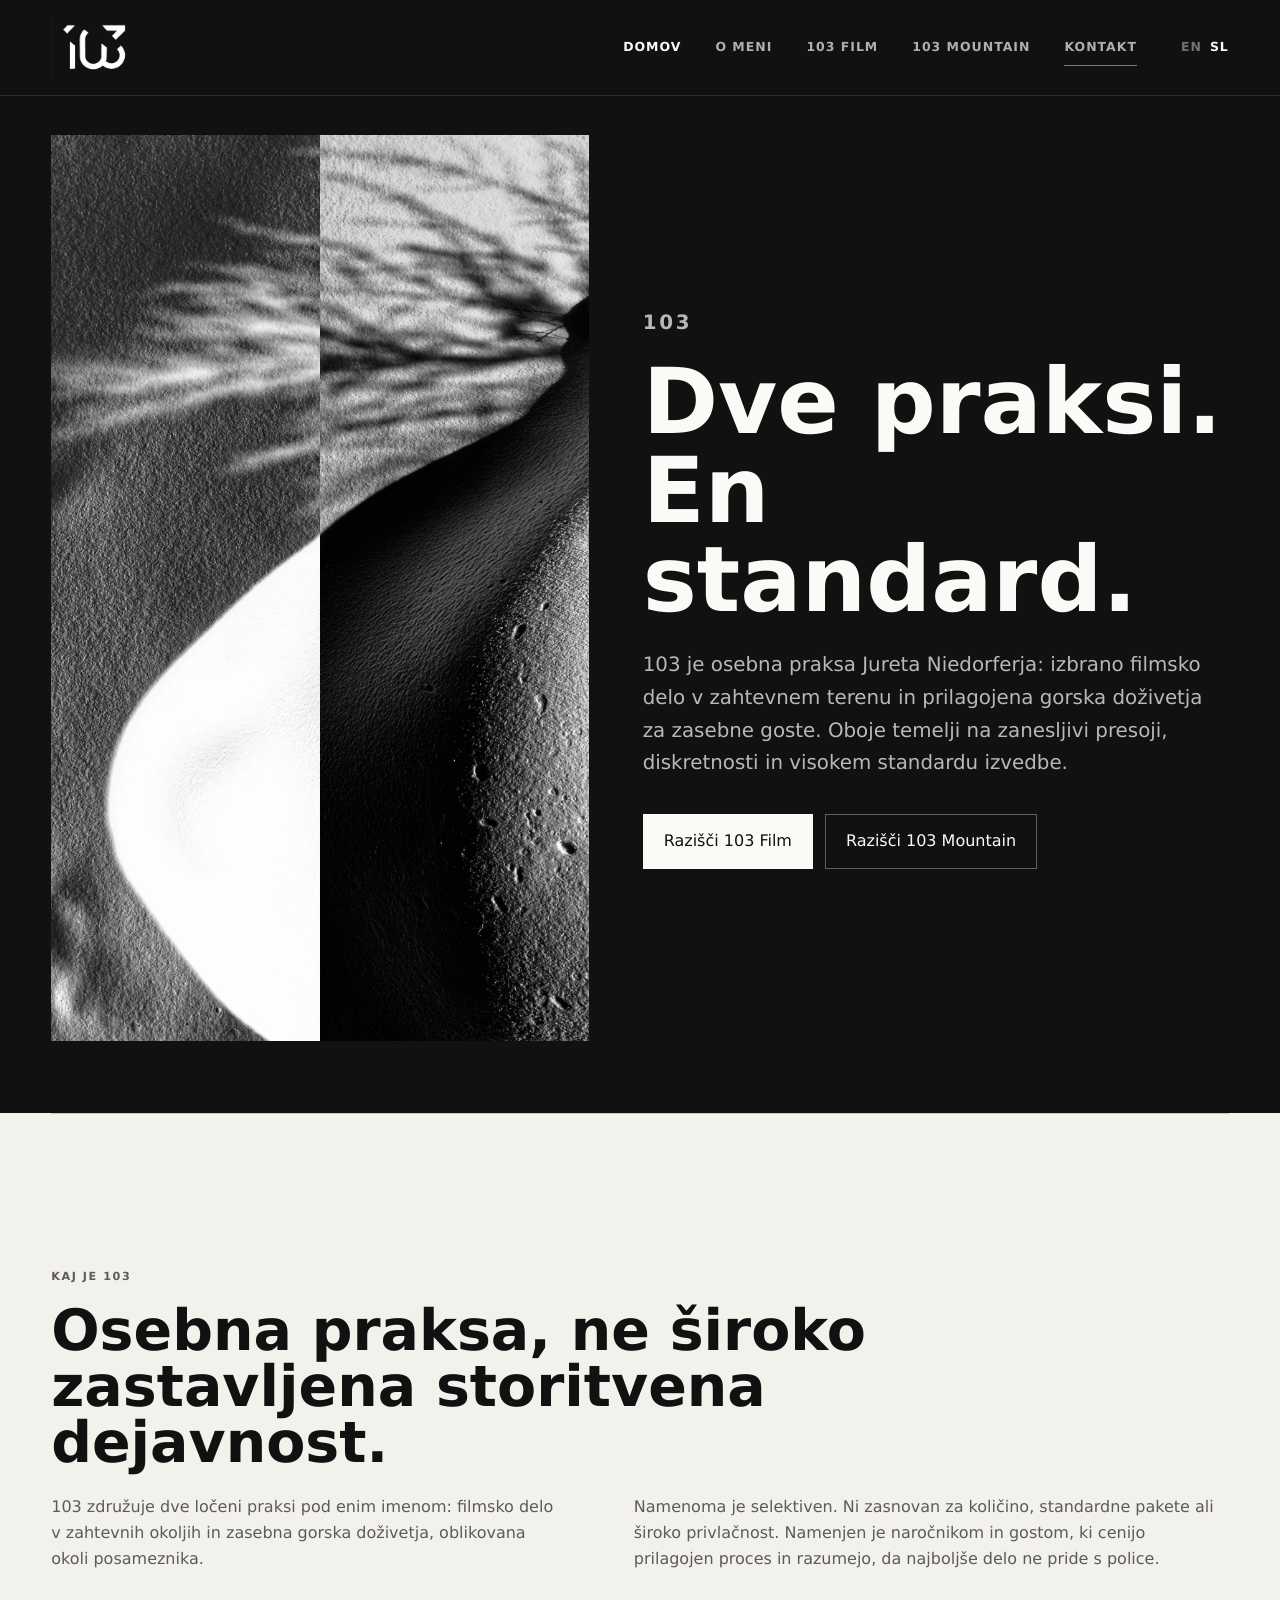
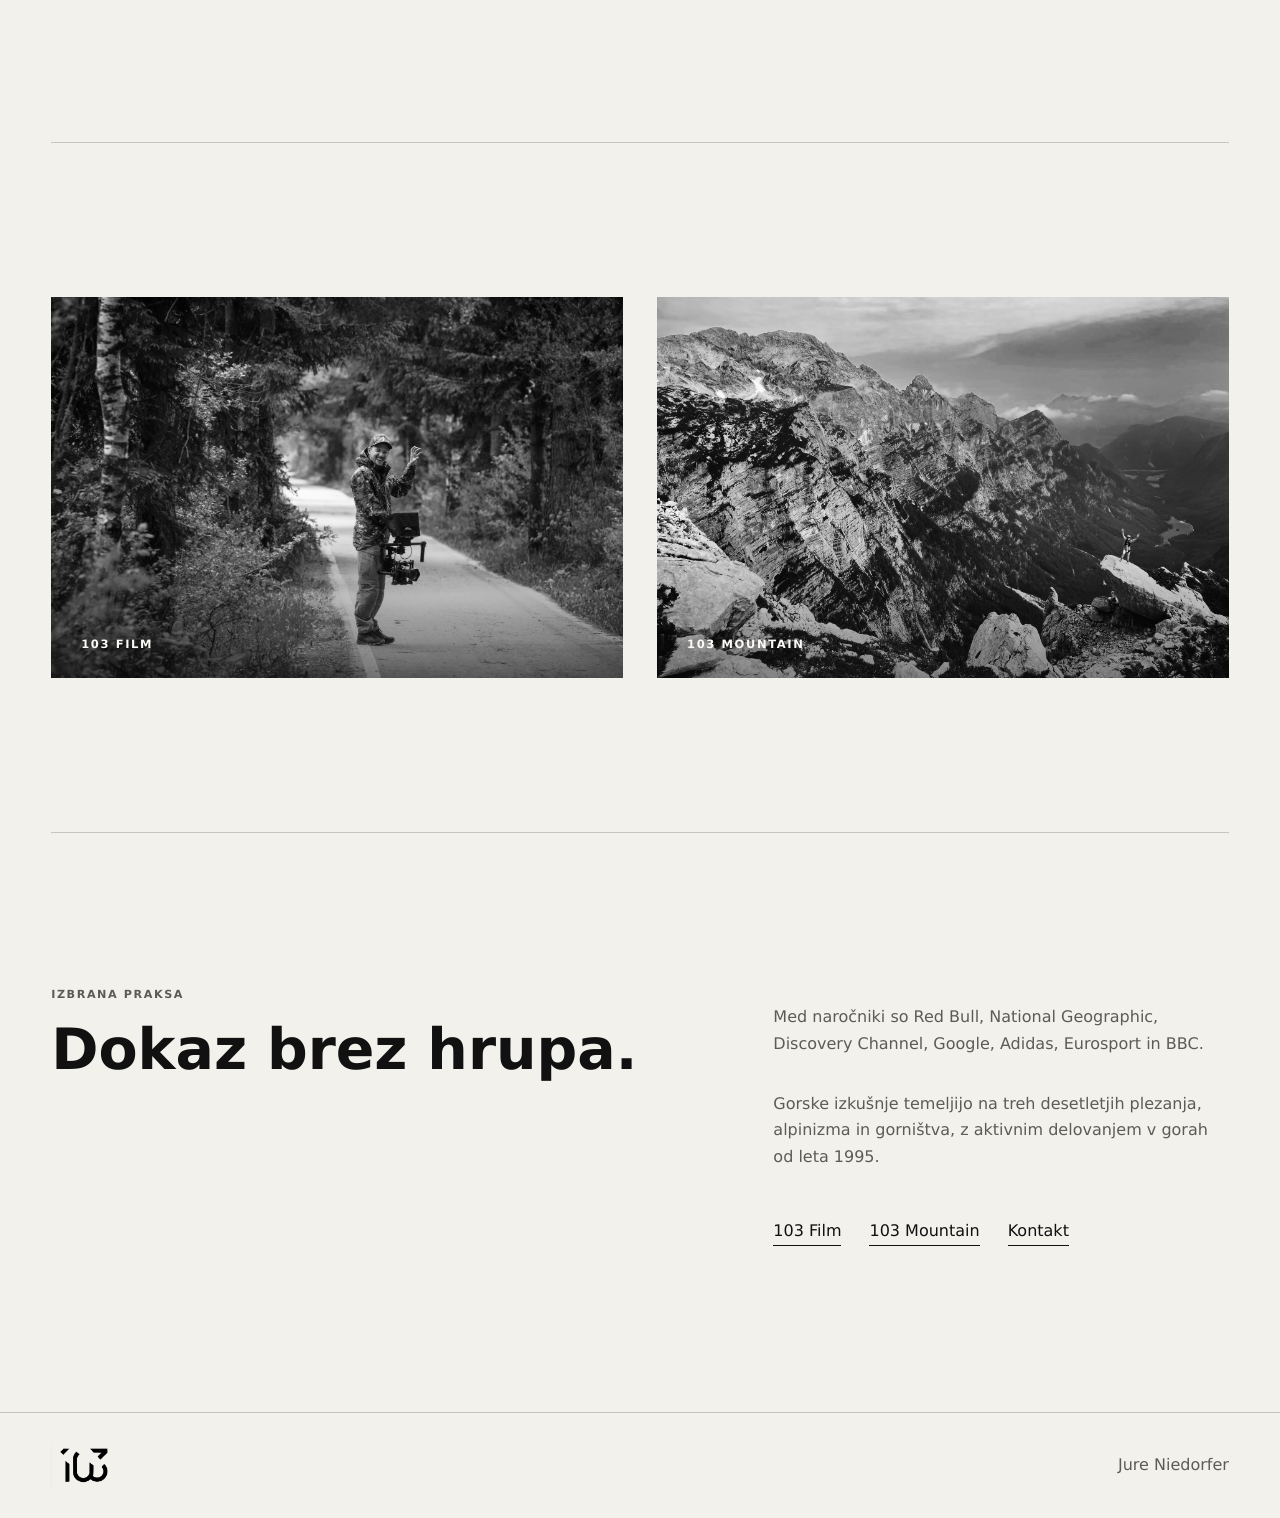
==== sl/index.html @ 624f5eb6 "v0.1" ====
<!doctype html>
<html lang="sl">
  <head>
    <meta charset="utf-8">
    <meta name="viewport" content="width=device-width, initial-scale=1">
    <meta name="description" content="103 je osebna praksa Jureta Niedorferja: izbrano filmsko delo v zahtevnem terenu in prilagojena gorska doživetja za zasebne goste.">
    <title>103 | Film in gore</title>
    <link rel="preload" href="../assets/front-mountain-split.jpg" as="image">
    <link rel="stylesheet" href="../styles.css">
  </head>
  <body>
    <header class="site-header" data-header>
      <a class="brand" href="index.html" aria-label="103 domov">
        <img src="../assets/logo-103.png" alt="">
        <span class="sr-only">103</span>
      </a>
      <button class="nav-toggle" type="button" aria-expanded="false" aria-controls="site-nav" data-nav-toggle>
        <span class="sr-only">Odpri navigacijo</span>
        <span></span>
        <span></span>
      </button>
      <nav class="site-nav" id="site-nav" data-nav>
        <a href="index.html" aria-current="page">Domov</a>
        <a href="about.html">O meni</a>
        <a href="film.html">103 Film</a>
        <a href="mountain.html">103 Mountain</a>
        <a class="nav-cta" href="contact.html">Kontakt</a>
        <span class="lang-switch"><a href="../index.html">EN</a><span>SL</span></span>
      </nav>
    </header>

    <main>
      <section class="hero home-hero">
        <div class="hero-image hero-image-abstract reveal">
          <img src="../assets/front-mountain-split.jpg" alt="Abstraktna črno-bela tekstura snega v gorskem okolju.">
        </div>
        <div class="hero-copy reveal">
          <p class="eyebrow">103</p>
          <h1>Dve praksi. En standard.</h1>
          <p>
            103 je osebna praksa Jureta Niedorferja: izbrano filmsko delo v zahtevnem terenu in prilagojena gorska doživetja za zasebne goste. Oboje temelji na zanesljivi presoji, diskretnosti in visokem standardu izvedbe.
          </p>
          <div class="button-row">
            <a class="button button-dark" href="film.html">Razišči 103 Film</a>
            <a class="button button-light" href="mountain.html">Razišči 103 Mountain</a>
          </div>
        </div>
      </section>

      <section class="section intro reveal">
        <p class="eyebrow">Kaj je 103</p>
        <h2>Osebna praksa, ne široko zastavljena storitvena dejavnost.</h2>
        <div class="text-columns">
          <p>103 združuje dve ločeni praksi pod enim imenom: filmsko delo v zahtevnih okoljih in zasebna gorska doživetja, oblikovana okoli posameznika.</p>
          <p>Namenoma je selektiven. Ni zasnovan za količino, standardne pakete ali široko privlačnost. Namenjen je naročnikom in gostom, ki cenijo prilagojen proces in razumejo, da najboljše delo ne pride s police.</p>
        </div>
      </section>

      <section class="section home-visuals reveal" aria-label="103 Film in 103 Mountain">
        <a class="home-visual" href="film.html" aria-label="Razišči 103 Film">
          <img src="../assets/photo-film-forest-camera.jpg" alt="Filmsko delo s kamero v gozdnem okolju.">
          <span>103 Film</span>
        </a>
        <a class="home-visual" href="mountain.html" aria-label="Razišči 103 Mountain">
          <img src="../assets/photo-mountain-scale-card.jpg" alt="Majhna figura v veliki gorski krajini.">
          <span>103 Mountain</span>
        </a>
      </section>

      <section class="section home-lower reveal">
        <div class="home-lower-main">
          <p class="eyebrow">Izbrana praksa</p>
          <h2>Dokaz brez hrupa.</h2>
        </div>
        <div class="home-lower-side">
          <p>Med naročniki so Red Bull, National Geographic, Discovery Channel, Google, Adidas, Eurosport in BBC.</p>
          <p>Gorske izkušnje temeljijo na treh desetletjih plezanja, alpinizma in gorništva, z aktivnim delovanjem v gorah od leta 1995.</p>
          <div class="home-link-row">
            <a class="text-link" href="film.html">103 Film</a>
            <a class="text-link" href="mountain.html">103 Mountain</a>
            <a class="text-link" href="contact.html">Kontakt</a>
          </div>
        </div>
      </section>
    </main>

    <footer class="site-footer">
      <span><img class="footer-logo" src="../assets/logo-103.png" alt="103"></span>
      <span>Jure Niedorfer</span>
    </footer>

    <script src="../script.js"></script>
  </body>
</html>
---- styles.css ----
:root {
  color-scheme: light;
  --ink: #111111;
  --muted: #5d5b56;
  --paper: #f3f1ec;
  --surface: #fbfaf6;
  --line: #c9c4bc;
  --accent: #111111;
  --olive: #2b2b2b;
  --charcoal: #2b2b2b;
  --shadow: 0 26px 70px rgba(17, 17, 17, 0.13);
  --font-sans: "Suisse Int'l", "Suisse Intl", "Neue Haas Grotesk Text", "Neue Haas Grotesk", "General Sans", Inter, ui-sans-serif, system-ui, -apple-system, BlinkMacSystemFont, "Segoe UI", sans-serif;
  --font-editorial: "Tiempos Headline", "Tiempos Text", Newsreader, "Source Serif 4", "Source Serif Pro", Georgia, "Times New Roman", serif;
  --max: 1180px;
}

* {
  box-sizing: border-box;
}

html {
  scroll-behavior: smooth;
}

body {
  margin: 0;
  color: var(--ink);
  background: var(--paper);
  font-family: var(--font-sans);
  line-height: 1.65;
  text-rendering: geometricPrecision;
}

body.nav-open {
  overflow: hidden;
}

img {
  display: block;
  max-width: 100%;
}

a {
  color: inherit;
  text-decoration: none;
}

button,
input,
select,
textarea {
  font: inherit;
}

.sr-only {
  position: absolute;
  width: 1px;
  height: 1px;
  padding: 0;
  margin: -1px;
  overflow: hidden;
  clip: rect(0, 0, 0, 0);
  white-space: nowrap;
  border: 0;
}

.site-header {
  position: fixed;
  inset: 0 0 auto;
  z-index: 30;
  display: flex;
  align-items: center;
  justify-content: space-between;
  gap: 28px;
  padding: 18px clamp(18px, 4vw, 56px);
  background: var(--ink);
  border-bottom: 1px solid rgba(251, 250, 246, 0.12);
  backdrop-filter: blur(18px);
  transition: padding 180ms ease, background 180ms ease, box-shadow 180ms ease;
}

.site-header.is-scrolled {
  padding-block: 14px;
  background: var(--ink);
  box-shadow: none;
}

.brand {
  display: inline-flex;
  align-items: center;
  width: 76px;
  min-width: 76px;
}

.brand img {
  width: 100%;
  height: auto;
  filter: invert(1);
}

.site-nav {
  display: flex;
  align-items: center;
  gap: clamp(18px, 3vw, 34px);
  color: rgba(251, 250, 246, 0.68);
  font-size: 0.78rem;
  font-weight: 600;
  text-transform: uppercase;
  letter-spacing: 0.08em;
}

.site-nav a {
  padding-block: 8px;
}

.site-nav a:hover,
.site-nav a:focus-visible,
.site-nav a[aria-current="page"] {
  color: var(--surface);
}

.nav-cta {
  border-bottom: 1px solid rgba(251, 250, 246, 0.44);
}

.lang-switch {
  display: inline-flex;
  align-items: center;
  gap: 8px;
  padding-left: clamp(2px, 1vw, 10px);
  color: rgba(251, 250, 246, 0.42);
}

.lang-switch a,
.lang-switch span {
  padding-block: 8px;
}

.lang-switch span {
  color: var(--surface);
}

.lang-switch a:hover,
.lang-switch a:focus-visible {
  color: var(--surface);
}

.nav-toggle {
  display: none;
  width: 42px;
  height: 42px;
  align-items: center;
  justify-content: center;
  gap: 5px;
  background: transparent;
  border: 1px solid rgba(251, 250, 246, 0.28);
  border-radius: 50%;
  cursor: pointer;
}

.nav-toggle span:not(.sr-only) {
  width: 16px;
  height: 1px;
  background: var(--surface);
  transition: transform 180ms ease;
}

.section {
  width: min(var(--max), calc(100% - clamp(36px, 8vw, 112px)));
  margin-inline: auto;
  padding-block: clamp(82px, 12vw, 154px);
  border-top: 1px solid var(--line);
}

.hero {
  width: 100%;
  min-height: 100svh;
  margin-inline: 0;
  padding: clamp(108px, 15vh, 164px) clamp(18px, 4vw, 56px) clamp(54px, 8vh, 88px);
}

.home-hero,
.sub-hero {
  display: grid;
  grid-template-columns: minmax(0, 0.9fr) minmax(360px, 1fr);
  gap: clamp(28px, 5vw, 78px);
  align-items: center;
  color: var(--surface);
  background: var(--ink);
}

.sub-hero {
  min-height: 88svh;
}

.hero-copy {
  max-width: 780px;
  justify-self: end;
}

.hero-image {
  min-height: 0;
  overflow: hidden;
  border: 0;
  border-radius: 0;
  box-shadow: none;
  background: transparent;
}

.hero-image img {
  width: 100%;
  height: auto;
  object-fit: contain;
}

.hero-image img {
  filter: contrast(1.02);
}

.hero-image-abstract {
  width: min(42vw, 560px);
  min-height: clamp(560px, 76vh, 820px);
  justify-self: start;
}

.hero-image-abstract img {
  height: 100%;
  object-fit: cover;
  object-position: 50% 50%;
}

.eyebrow {
  margin: 0 0 18px;
  color: var(--muted);
  font-size: 0.7rem;
  font-weight: 700;
  text-transform: uppercase;
  letter-spacing: 0.14em;
}

h1,
h2,
h3,
p {
  margin-top: 0;
}

h1,
h2,
h3 {
  font-family: var(--font-sans);
  font-weight: 600;
  line-height: 0.98;
}

h1 {
  margin-bottom: 24px;
  font-size: clamp(3rem, 7.1vw, 6.7rem);
}

h2 {
  max-width: 820px;
  margin-bottom: 22px;
  font-size: clamp(2rem, 4.45vw, 4.25rem);
}

h3 {
  margin-bottom: 12px;
  font-size: clamp(1.28rem, 2vw, 1.65rem);
}

.hero p,
.page-hero p,
.wide-copy {
  max-width: 720px;
  color: var(--muted);
  font-size: clamp(1.05rem, 1.55vw, 1.24rem);
}

.hero p {
  color: rgba(251, 250, 246, 0.72);
}

.button-row {
  display: flex;
  flex-wrap: wrap;
  gap: 12px;
  margin-top: 34px;
}

.button {
  display: inline-flex;
  min-height: 48px;
  align-items: center;
  justify-content: center;
  padding: 13px 20px;
  border: 1px solid var(--ink);
  border-radius: 0;
  cursor: pointer;
  transition: transform 180ms ease, background 180ms ease, color 180ms ease, border-color 180ms ease;
}

.button:hover,
.button:focus-visible {
  transform: translateY(-1px);
}

.button-dark {
  color: var(--surface);
  background: var(--ink);
}

.hero .button-dark {
  color: var(--ink);
  background: var(--surface);
  border-color: var(--surface);
}

.button-light {
  color: var(--ink);
  background: transparent;
  border-color: var(--line);
}

.hero .button-light {
  color: var(--surface);
  border-color: rgba(251, 250, 246, 0.34);
}

.text-link {
  display: inline-flex;
  width: fit-content;
  margin-top: 18px;
  color: var(--ink);
  border-bottom: 1px solid var(--ink);
}

.text-columns,
.two-up,
.proof,
.contact-layout {
  display: grid;
  grid-template-columns: minmax(0, 0.85fr) minmax(320px, 1fr);
  gap: clamp(28px, 6vw, 86px);
}

.text-columns p,
.two-up p,
.proof p,
.practice-card p,
.editorial-grid p,
.contact-panel p,
.note {
  color: var(--muted);
}

.split-section {
  display: grid;
  grid-template-columns: repeat(2, minmax(0, 1fr));
  gap: clamp(22px, 4vw, 42px);
}

.practice-card {
  display: grid;
  grid-template-rows: auto auto;
  background: var(--surface);
  border: 0;
  transition: background 180ms ease, transform 180ms ease;
}

.practice-media {
  aspect-ratio: 3 / 2;
  overflow: hidden;
  background: var(--ink);
}

.practice-card img,
.practice-media img {
  width: 100%;
  height: 100%;
  object-fit: cover;
  object-position: 50% 50%;
}

.practice-card:hover {
  background: #ffffff;
  transform: translateY(-3px);
}

.practice-card div {
  padding: clamp(24px, 4vw, 40px);
}

.practice-card .practice-media {
  padding: 0;
}

.practice-card > div:not(.practice-media) {
  display: grid;
  grid-template-rows: auto auto 1fr auto;
  min-height: 360px;
}

.practice-card h2 {
  font-size: clamp(2rem, 3.5vw, 3.6rem);
}

.home-visuals {
  display: grid;
  grid-template-columns: repeat(2, minmax(0, 1fr));
  gap: clamp(18px, 3vw, 34px);
}

.home-visual {
  position: relative;
  display: block;
  aspect-ratio: 3 / 2;
  overflow: hidden;
  background: var(--ink);
}

.home-visual img {
  width: 100%;
  height: 100%;
  object-fit: cover;
  transition: transform 700ms ease, opacity 700ms ease;
}

.home-visual span {
  position: absolute;
  left: clamp(18px, 2.4vw, 30px);
  bottom: clamp(16px, 2.2vw, 28px);
  z-index: 1;
  color: var(--surface);
  font-size: 0.72rem;
  font-weight: 700;
  letter-spacing: 0.14em;
  line-height: 1;
  text-transform: uppercase;
}

.home-visual::after {
  position: absolute;
  inset: auto 0 0;
  height: 42%;
  content: "";
  background: linear-gradient(to top, rgba(17, 17, 17, 0.56), rgba(17, 17, 17, 0));
  opacity: 0.88;
}

.home-visual:hover img,
.home-visual:focus-visible img {
  opacity: 0.88;
  transform: scale(1.018);
}

.standard {
  max-width: none;
  width: 100%;
  padding-inline: max(18px, calc((100% - var(--max)) / 2));
  color: var(--surface);
  background: var(--charcoal);
  border-top: 0;
}

.standard p {
  max-width: 830px;
  color: rgba(251, 250, 246, 0.78);
}

.standard .eyebrow {
  color: rgba(251, 250, 246, 0.58);
}

.principle-list {
  display: flex;
  flex-wrap: wrap;
  gap: 12px;
  padding: 0;
  margin: 36px 0 0;
  list-style: none;
}

.principle-list li {
  padding: 11px 15px;
  border: 1px solid rgba(251, 250, 246, 0.24);
  border-radius: 0;
}

.proof-grid {
  display: grid;
  gap: 18px;
}

.film-proof {
  display: grid;
  grid-template-columns: minmax(0, 0.92fr) minmax(320px, 0.72fr);
  gap: clamp(30px, 6vw, 82px);
  align-items: center;
}

.film-proof-media {
  overflow: hidden;
  background: var(--ink);
}

.film-proof-media img {
  width: 100%;
  height: auto;
  filter: contrast(1.01);
}

.film-proof-copy .wide-copy {
  max-width: 560px;
}

.reference-list {
  display: grid;
  grid-template-columns: repeat(2, minmax(0, 1fr));
  gap: 0 clamp(30px, 6vw, 82px);
  margin-top: clamp(34px, 5vw, 56px);
  border-top: 1px solid var(--line);
}

.reference-list article {
  display: grid;
  grid-template-columns: minmax(0, 1fr) auto;
  gap: 20px;
  align-items: end;
  padding: clamp(20px, 3vw, 28px) 0;
  border-bottom: 1px solid var(--line);
}

.reference-list h3 {
  max-width: 520px;
  margin-bottom: 14px;
  font-size: clamp(1.16rem, 1.8vw, 1.45rem);
  line-height: 1.1;
}

.reference-list p {
  margin-bottom: 4px;
  color: var(--muted);
  font-size: 0.95rem;
  line-height: 1.45;
}

.reference-list .reference-description {
  max-width: 560px;
  margin-bottom: 16px;
  color: var(--ink);
  font-size: clamp(1rem, 1.25vw, 1.08rem);
  line-height: 1.48;
}

.reference-list .text-link {
  margin-top: 0;
  white-space: nowrap;
}

.home-lower {
  display: grid;
  grid-template-columns: minmax(0, 1fr) minmax(320px, 0.72fr);
  gap: clamp(32px, 7vw, 110px);
  align-items: start;
  padding-bottom: clamp(92px, 13vw, 172px);
}

.home-lower h2 {
  max-width: 900px;
  margin-bottom: 0;
}

.home-lower-side {
  display: grid;
  gap: 18px;
  padding-top: clamp(8px, 1.4vw, 18px);
}

.home-lower-side p {
  color: var(--muted);
}

.home-link-row {
  display: flex;
  flex-wrap: wrap;
  gap: 18px 28px;
  margin-top: 14px;
}

.home-link-row .text-link {
  margin-top: 0;
}

.closing {
  width: min(920px, calc(100% - clamp(36px, 8vw, 112px)));
  margin: 0 auto;
  padding-block: clamp(82px, 12vw, 150px);
  text-align: center;
}

.closing p {
  color: var(--ink);
  font-family: var(--font-editorial);
  font-weight: 500;
  font-size: clamp(1.7rem, 3.2vw, 3rem);
  line-height: 1.16;
}

.closing .button-row,
.closing .button {
  justify-content: center;
  margin-inline: auto;
}

.page-hero {
  width: 100%;
  max-width: none;
  padding-top: clamp(142px, 20vh, 190px);
  padding-inline: max(18px, calc((100% - var(--max)) / 2));
  color: var(--surface);
  background: var(--ink);
  border-top: 0;
}

.page-hero .eyebrow {
  color: rgba(251, 250, 246, 0.58);
}

.page-hero p {
  color: rgba(251, 250, 246, 0.72);
}

.editorial-grid {
  display: grid;
  grid-template-columns: minmax(320px, 0.78fr) minmax(0, 1fr);
  gap: clamp(30px, 6vw, 82px);
  align-items: center;
}

.editorial-grid img {
  width: 100%;
  height: auto;
  min-height: 0;
  border: 0;
  border-radius: 0;
  box-shadow: none;
  filter: contrast(1.01);
}

.about-story {
  display: grid;
  grid-template-columns: minmax(300px, 0.82fr) minmax(0, 1fr);
  grid-template-rows: auto auto auto 1fr;
  gap: clamp(18px, 3vw, 34px) clamp(30px, 6vw, 82px);
  align-items: stretch;
}

.about-story h2 {
  grid-column: 2;
  grid-row: 1;
  margin-bottom: 0;
}

.about-story p {
  grid-column: 2;
  color: var(--muted);
}

.about-copy-one {
  grid-row: 2;
}

.about-copy-two {
  grid-row: 3;
}

.about-copy-three {
  grid-row: 4;
  margin-bottom: 0;
}

.about-photo {
  margin: 0;
  overflow: hidden;
  min-height: 0;
}

.about-photo-one {
  grid-column: 1;
  grid-row: 1 / 3;
}

.about-photo-two {
  grid-column: 1;
  grid-row: 3 / 5;
}

.about-photo img {
  width: 100%;
  height: 100%;
  min-height: 0;
  object-fit: cover;
  object-position: 50% 58%;
  border: 0;
  filter: contrast(1.01);
}

.about-photo-one img {
  object-position: 50% 42%;
}

.about-family-image {
  object-position: 50% 46%;
}

.principle-grid {
  display: grid;
  grid-template-columns: repeat(4, minmax(0, 1fr));
  border-top: 1px solid var(--line);
  border-left: 1px solid var(--line);
}

.principle-grid article {
  min-height: 250px;
  padding: clamp(22px, 3vw, 32px);
  background: rgba(251, 250, 246, 0.55);
  border-right: 1px solid var(--line);
  border-bottom: 1px solid var(--line);
}

.principle-grid span {
  display: inline-block;
  margin-bottom: 42px;
  color: var(--muted);
  font-family: var(--font-sans);
  font-weight: 600;
}

.principle-grid p {
  color: var(--muted);
}

.credentials ul,
.offer-list {
  display: grid;
  grid-template-columns: repeat(2, minmax(0, 1fr));
  gap: 1px;
  padding: 0;
  margin: 34px 0 0;
  list-style: none;
  background: var(--line);
  border: 1px solid var(--line);
}

.credentials li,
.offer-list li {
  padding: 18px 20px;
  background: var(--surface);
}

.offer-list li,
.credentials li {
  min-height: 72px;
}

.contact-panel,
.contact-form {
  padding: clamp(24px, 4vw, 42px);
  background: var(--surface);
  border: 1px solid var(--line);
  border-radius: 0;
}

.contact-form {
  display: grid;
  gap: 18px;
  box-shadow: none;
}

.contact-form label {
  display: grid;
  gap: 8px;
  color: var(--muted);
  font-size: 0.92rem;
}

.contact-form input,
.contact-form select,
.contact-form textarea {
  width: 100%;
  padding: 13px 14px;
  color: var(--ink);
  background: #f7f5ef;
  border: 1px solid var(--line);
  border-radius: 0;
  outline: 0;
}

.contact-form textarea {
  resize: vertical;
}

.contact-form input:focus,
.contact-form select:focus,
.contact-form textarea:focus {
  border-color: var(--ink);
  box-shadow: 0 0 0 4px rgba(17, 17, 17, 0.1);
}

.contact-form .button {
  width: fit-content;
}

.note {
  margin-top: 28px;
  font-size: 0.92rem;
}

.site-footer {
  align-items: center;
  display: flex;
  justify-content: space-between;
  gap: 18px;
  padding: 30px clamp(18px, 4vw, 56px);
  color: var(--muted);
  border-top: 1px solid var(--line);
}

.footer-logo {
  width: 58px;
  height: auto;
}

.film-page {
  background: var(--paper);
}

.film-page h1,
.film-page h2,
.film-page h3 {
  line-height: 0.96;
}

.film-page .section {
  padding-block: clamp(64px, 9vw, 112px);
}

body:not(.film-page) .editorial-grid,
body:not(.film-page) .two-up {
  gap: clamp(34px, 7vw, 96px);
}

.reveal {
  opacity: 0;
  transform: translateY(18px);
  transition: opacity 650ms ease, transform 650ms ease;
}

.reveal.is-visible {
  opacity: 1;
  transform: translateY(0);
}

@media (prefers-reduced-motion: reduce) {
  *,
  *::before,
  *::after {
    scroll-behavior: auto !important;
    transition-duration: 0.01ms !important;
    animation-duration: 0.01ms !important;
    animation-iteration-count: 1 !important;
  }

  .reveal {
    opacity: 1;
    transform: none;
  }
}

@media (max-width: 980px) {
  .home-hero,
  .sub-hero,
  .split-section,
  .home-visuals,
  .home-lower,
  .text-columns,
  .two-up,
  .proof,
  .film-proof,
  .reference-list,
  .editorial-grid,
  .about-story,
  .contact-layout {
    grid-template-columns: 1fr;
  }

  .about-story {
    grid-template-rows: none;
    align-items: start;
  }

  .about-story h2,
  .about-story p,
  .about-photo,
  .about-photo-one,
  .about-photo-two {
    grid-column: 1;
    grid-row: auto;
  }

  .about-story h2 {
    order: 1;
  }

  .about-copy-one {
    order: 2;
  }

  .about-photo-one {
    order: 3;
  }

  .about-copy-two {
    order: 4;
  }

  .about-photo-two {
    order: 5;
  }

  .about-copy-three {
    order: 6;
  }

  .about-photo img {
    height: auto;
    object-fit: contain;
  }

  .hero {
    min-height: auto;
    padding-top: 104px;
  }

  .hero-copy {
    max-width: none;
    justify-self: start;
  }

  .hero-image,
  .editorial-grid img {
    min-height: 0;
  }

  .hero-image-abstract {
    width: min(100%, 520px);
    min-height: 620px;
  }

  .home-visuals {
    gap: 18px;
  }

  .home-lower {
    gap: 28px;
    padding-bottom: clamp(78px, 12vw, 124px);
  }

  .home-lower-side {
    padding-top: 0;
  }

  .principle-grid {
    grid-template-columns: repeat(2, minmax(0, 1fr));
  }
}

@media (max-width: 760px) {
  .site-header {
    padding: 14px 18px;
  }

  .brand {
    width: 64px;
    min-width: 64px;
  }

  .nav-toggle {
    display: inline-flex;
    flex-direction: column;
  }

  .nav-toggle[aria-expanded="true"] span:nth-child(2) {
    transform: translateY(3px) rotate(45deg);
  }

  .nav-toggle[aria-expanded="true"] span:nth-child(3) {
    transform: translateY(-3px) rotate(-45deg);
  }

  .site-nav {
    position: fixed;
    inset: 70px 14px auto;
    display: grid;
    gap: 4px;
    padding: 16px;
    color: var(--muted);
    background: rgba(251, 250, 246, 0.97);
    border: 1px solid var(--line);
    border-radius: 0;
    box-shadow: var(--shadow);
    opacity: 0;
    pointer-events: none;
    transform: translateY(-8px);
    transition: opacity 180ms ease, transform 180ms ease;
  }

  .site-nav.is-open {
    opacity: 1;
    pointer-events: auto;
    transform: translateY(0);
  }

  .site-nav a {
    padding: 12px;
  }

  .site-nav a:hover,
  .site-nav a:focus-visible,
  .site-nav a[aria-current="page"] {
    color: var(--ink);
  }

  .nav-cta {
    border-bottom-color: var(--ink);
  }

  .lang-switch {
    padding-left: 12px;
    color: var(--muted);
  }

  .lang-switch span,
  .lang-switch a:hover,
  .lang-switch a:focus-visible {
    color: var(--ink);
  }

  .section,
  .closing {
    width: min(var(--max), calc(100% - 36px));
  }

  .hero {
    width: 100%;
    padding-inline: 18px;
  }

  .button-row,
  .site-footer {
    flex-direction: column;
  }

  .button,
  .contact-form .button {
    width: 100%;
  }

  .principle-grid,
  .credentials ul,
  .offer-list {
    grid-template-columns: 1fr;
  }
}

@media (max-width: 460px) {
  h1 {
    font-size: clamp(2.7rem, 16vw, 4.2rem);
  }

  .reference-list article {
    grid-template-columns: 1fr;
    gap: 8px;
    align-items: start;
  }

  .hero-image,
  .editorial-grid img {
    min-height: 0;
  }

  .hero-image-abstract {
    min-height: 520px;
  }
}
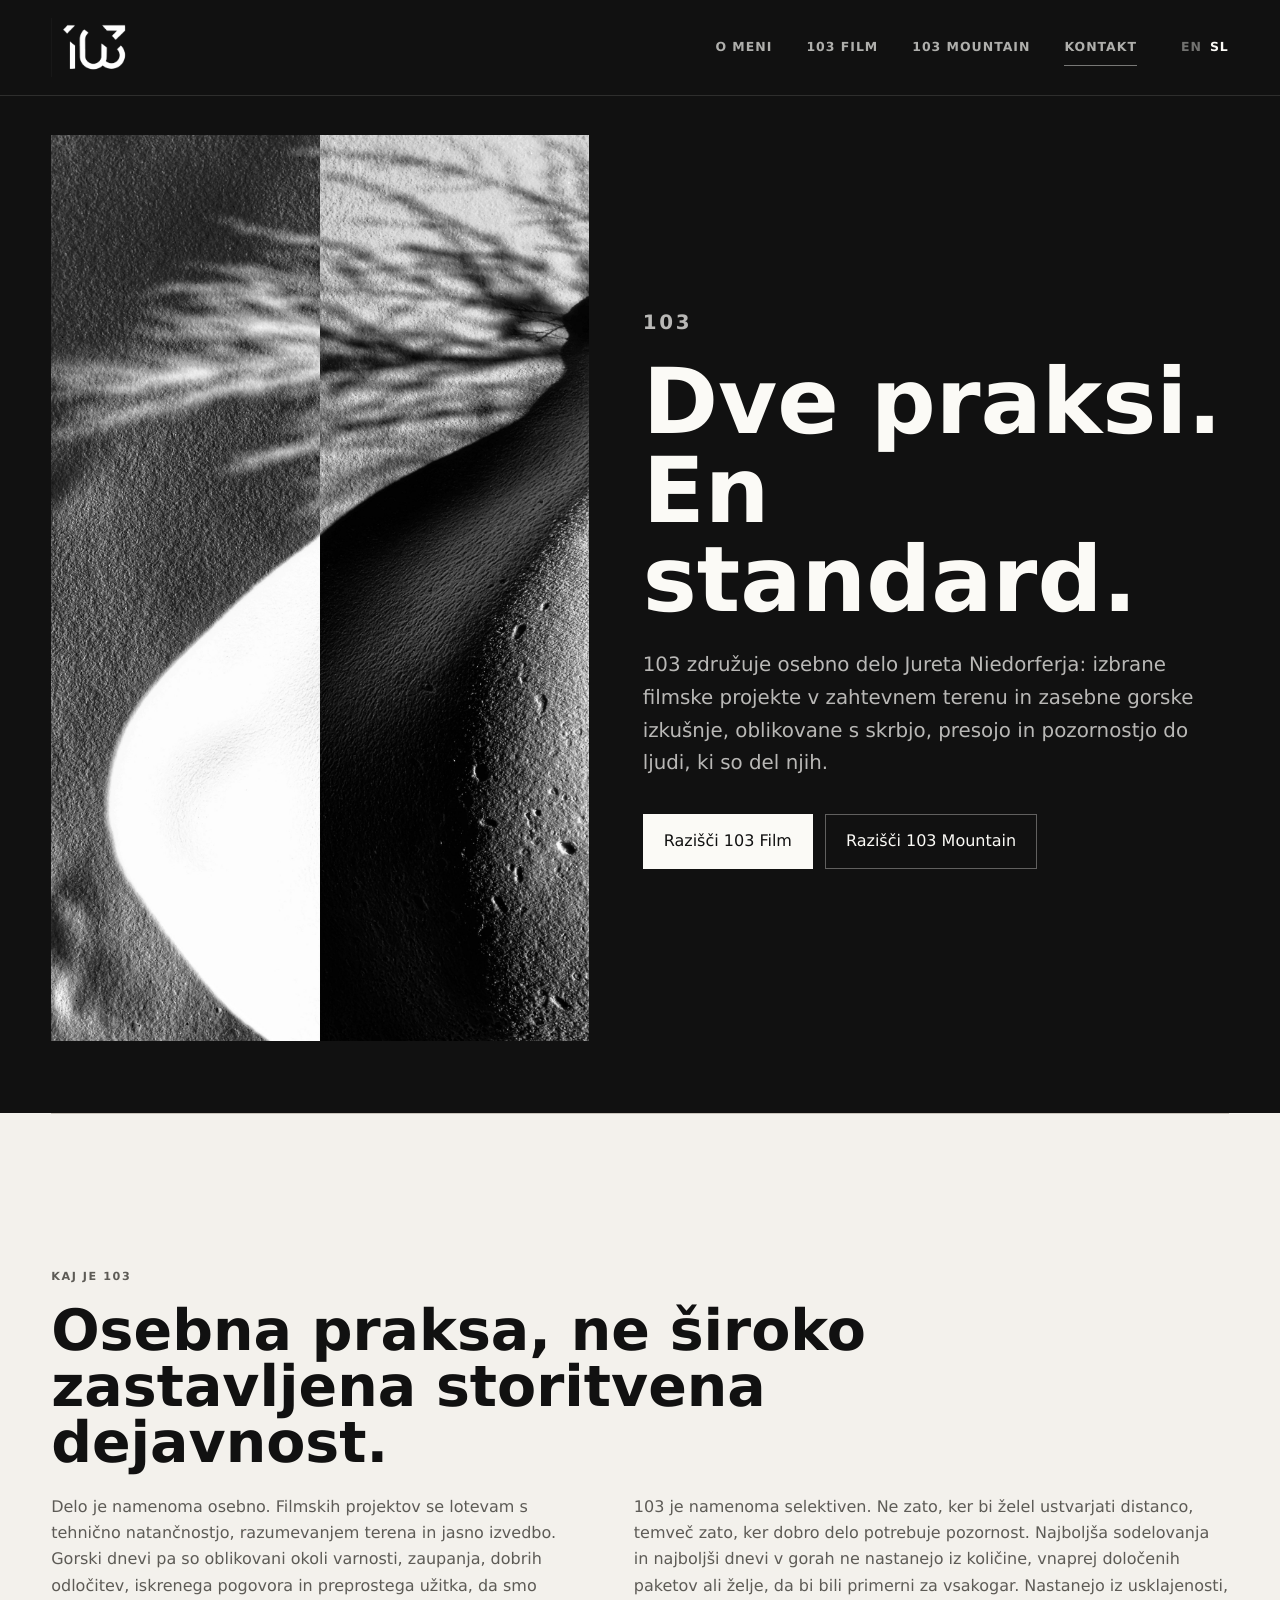
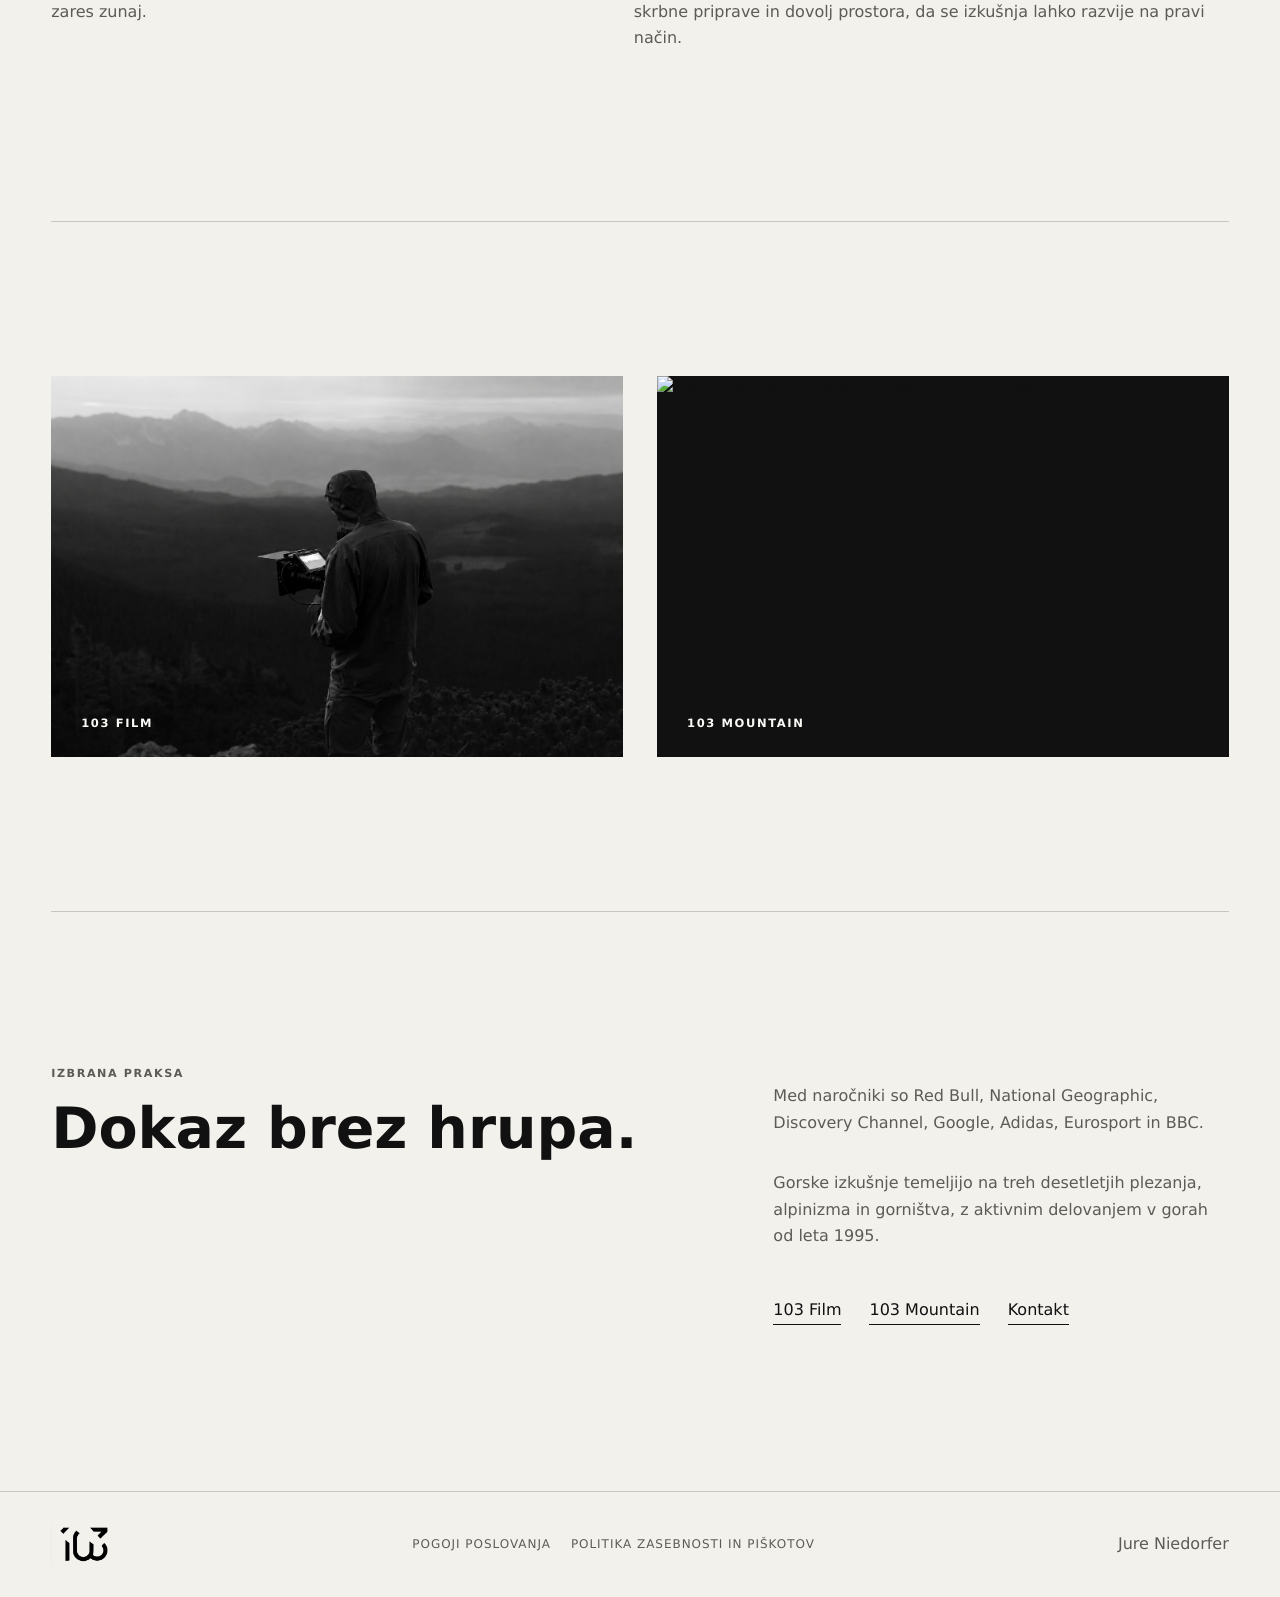
==== commit d8dd4e9a: "before upload" ====
--- a/sl/index.html
+++ b/sl/index.html
@@ -20,7 +20,6 @@
         <span></span>
       </button>
       <nav class="site-nav" id="site-nav" data-nav>
-        <a href="index.html" aria-current="page">Domov</a>
         <a href="about.html">O meni</a>
         <a href="film.html">103 Film</a>
         <a href="mountain.html">103 Mountain</a>
@@ -38,7 +37,7 @@
           <p class="eyebrow">103</p>
           <h1>Dve praksi. En standard.</h1>
           <p>
-            103 je osebna praksa Jureta Niedorferja: izbrano filmsko delo v zahtevnem terenu in prilagojena gorska doživetja za zasebne goste. Oboje temelji na zanesljivi presoji, diskretnosti in visokem standardu izvedbe.
+            103 združuje osebno delo Jureta Niedorferja: izbrane filmske projekte v zahtevnem terenu in zasebne gorske izkušnje, oblikovane s skrbjo, presojo in pozornostjo do ljudi, ki so del njih.
           </p>
           <div class="button-row">
             <a class="button button-dark" href="film.html">Razišči 103 Film</a>
@@ -51,18 +50,18 @@
         <p class="eyebrow">Kaj je 103</p>
         <h2>Osebna praksa, ne široko zastavljena storitvena dejavnost.</h2>
         <div class="text-columns">
-          <p>103 združuje dve ločeni praksi pod enim imenom: filmsko delo v zahtevnih okoljih in zasebna gorska doživetja, oblikovana okoli posameznika.</p>
-          <p>Namenoma je selektiven. Ni zasnovan za količino, standardne pakete ali široko privlačnost. Namenjen je naročnikom in gostom, ki cenijo prilagojen proces in razumejo, da najboljše delo ne pride s police.</p>
+          <p>Delo je namenoma osebno. Filmskih projektov se lotevam s tehnično natančnostjo, razumevanjem terena in jasno izvedbo. Gorski dnevi pa so oblikovani okoli varnosti, zaupanja, dobrih odločitev, iskrenega pogovora in preprostega užitka, da smo zares zunaj.</p>
+          <p>103 je namenoma selektiven. Ne zato, ker bi želel ustvarjati distanco, temveč zato, ker dobro delo potrebuje pozornost. Najboljša sodelovanja in najboljši dnevi v gorah ne nastanejo iz količine, vnaprej določenih paketov ali želje, da bi bili primerni za vsakogar. Nastanejo iz usklajenosti, skrbne priprave in dovolj prostora, da se izkušnja lahko razvije na pravi način.</p>
         </div>
       </section>
 
       <section class="section home-visuals reveal" aria-label="103 Film in 103 Mountain">
         <a class="home-visual" href="film.html" aria-label="Razišči 103 Film">
-          <img src="../assets/photo-film-forest-camera.jpg" alt="Filmsko delo s kamero v gozdnem okolju.">
+          <img src="../assets/photo-home-film-103.png" alt="Filmsko delo s kamero v gorski krajini.">
           <span>103 Film</span>
         </a>
         <a class="home-visual" href="mountain.html" aria-label="Razišči 103 Mountain">
-          <img src="../assets/photo-mountain-scale-card.jpg" alt="Majhna figura v veliki gorski krajini.">
+          <img src="../assets/photo-mountain-first-103.jpg" alt="Samotna oseba v temni gorski krajini z oblaki.">
           <span>103 Mountain</span>
         </a>
       </section>
@@ -86,6 +85,7 @@
 
     <footer class="site-footer">
       <span><img class="footer-logo" src="../assets/logo-103.png" alt="103"></span>
+      <nav class="footer-legal" aria-label="Pravne povezave"><a href="pogoji-poslovanja.html" target="_blank" rel="noopener noreferrer">POGOJI POSLOVANJA</a><a href="politika-zasebnosti-piskotov.html" target="_blank" rel="noopener noreferrer">POLITIKA ZASEBNOSTI IN PIŠKOTOV</a></nav>
       <span>Jure Niedorfer</span>
     </footer>
 
--- a/styles.css
+++ b/styles.css
@@ -651,7 +651,7 @@
 .about-story {
   display: grid;
   grid-template-columns: minmax(300px, 0.82fr) minmax(0, 1fr);
-  grid-template-rows: auto auto auto 1fr;
+  grid-template-rows: auto auto auto auto 1fr;
   gap: clamp(18px, 3vw, 34px) clamp(30px, 6vw, 82px);
   align-items: stretch;
 }
@@ -677,6 +677,10 @@
 
 .about-copy-three {
   grid-row: 4;
+}
+
+.about-copy-four {
+  grid-row: 5;
   margin-bottom: 0;
 }
 
@@ -693,7 +697,7 @@
 
 .about-photo-two {
   grid-column: 1;
-  grid-row: 3 / 5;
+  grid-row: 3 / 6;
 }
 
 .about-photo img {
@@ -707,11 +711,11 @@
 }
 
 .about-photo-one img {
-  object-position: 50% 42%;
+  object-position: 62% 42%;
 }
 
 .about-family-image {
-  object-position: 50% 46%;
+  object-position: 12% 46%;
 }
 
 .principle-grid {
@@ -812,6 +816,10 @@
   width: fit-content;
 }
 
+.contact-image img {
+  width: 100%;
+}
+
 .note {
   margin-top: 28px;
   font-size: 0.92rem;
@@ -830,6 +838,64 @@
 .footer-logo {
   width: 58px;
   height: auto;
+}
+
+.footer-legal {
+  display: flex;
+  gap: 20px;
+  align-items: center;
+  justify-content: center;
+  flex-wrap: wrap;
+  font-size: 0.75rem;
+  letter-spacing: 0.08em;
+  text-transform: uppercase;
+}
+
+.footer-legal a {
+  color: inherit;
+  text-decoration: none;
+}
+
+.footer-legal a:hover {
+  color: var(--ink);
+}
+
+.legal-doc {
+  max-width: 980px;
+}
+
+.legal-block {
+  padding-block: clamp(22px, 4vw, 42px);
+  border-top: 1px solid var(--line);
+}
+
+.legal-block:first-child {
+  padding-top: 0;
+  border-top: 0;
+}
+
+.legal-block h2,
+.legal-block h3 {
+  max-width: 760px;
+  margin-bottom: 18px;
+  font-size: clamp(1.35rem, 2.2vw, 2rem);
+}
+
+.legal-block p,
+.legal-block li {
+  max-width: 820px;
+  color: var(--muted);
+  font-size: 1rem;
+  line-height: 1.75;
+}
+
+.legal-block ul {
+  margin: 12px 0 20px;
+  padding-left: 1.2rem;
+}
+
+.legal-block li + li {
+  margin-top: 6px;
 }
 
 .film-page {
@@ -933,6 +999,10 @@
     order: 6;
   }
 
+  .about-copy-four {
+    order: 7;
+  }
+
   .about-photo img {
     height: auto;
     object-fit: contain;
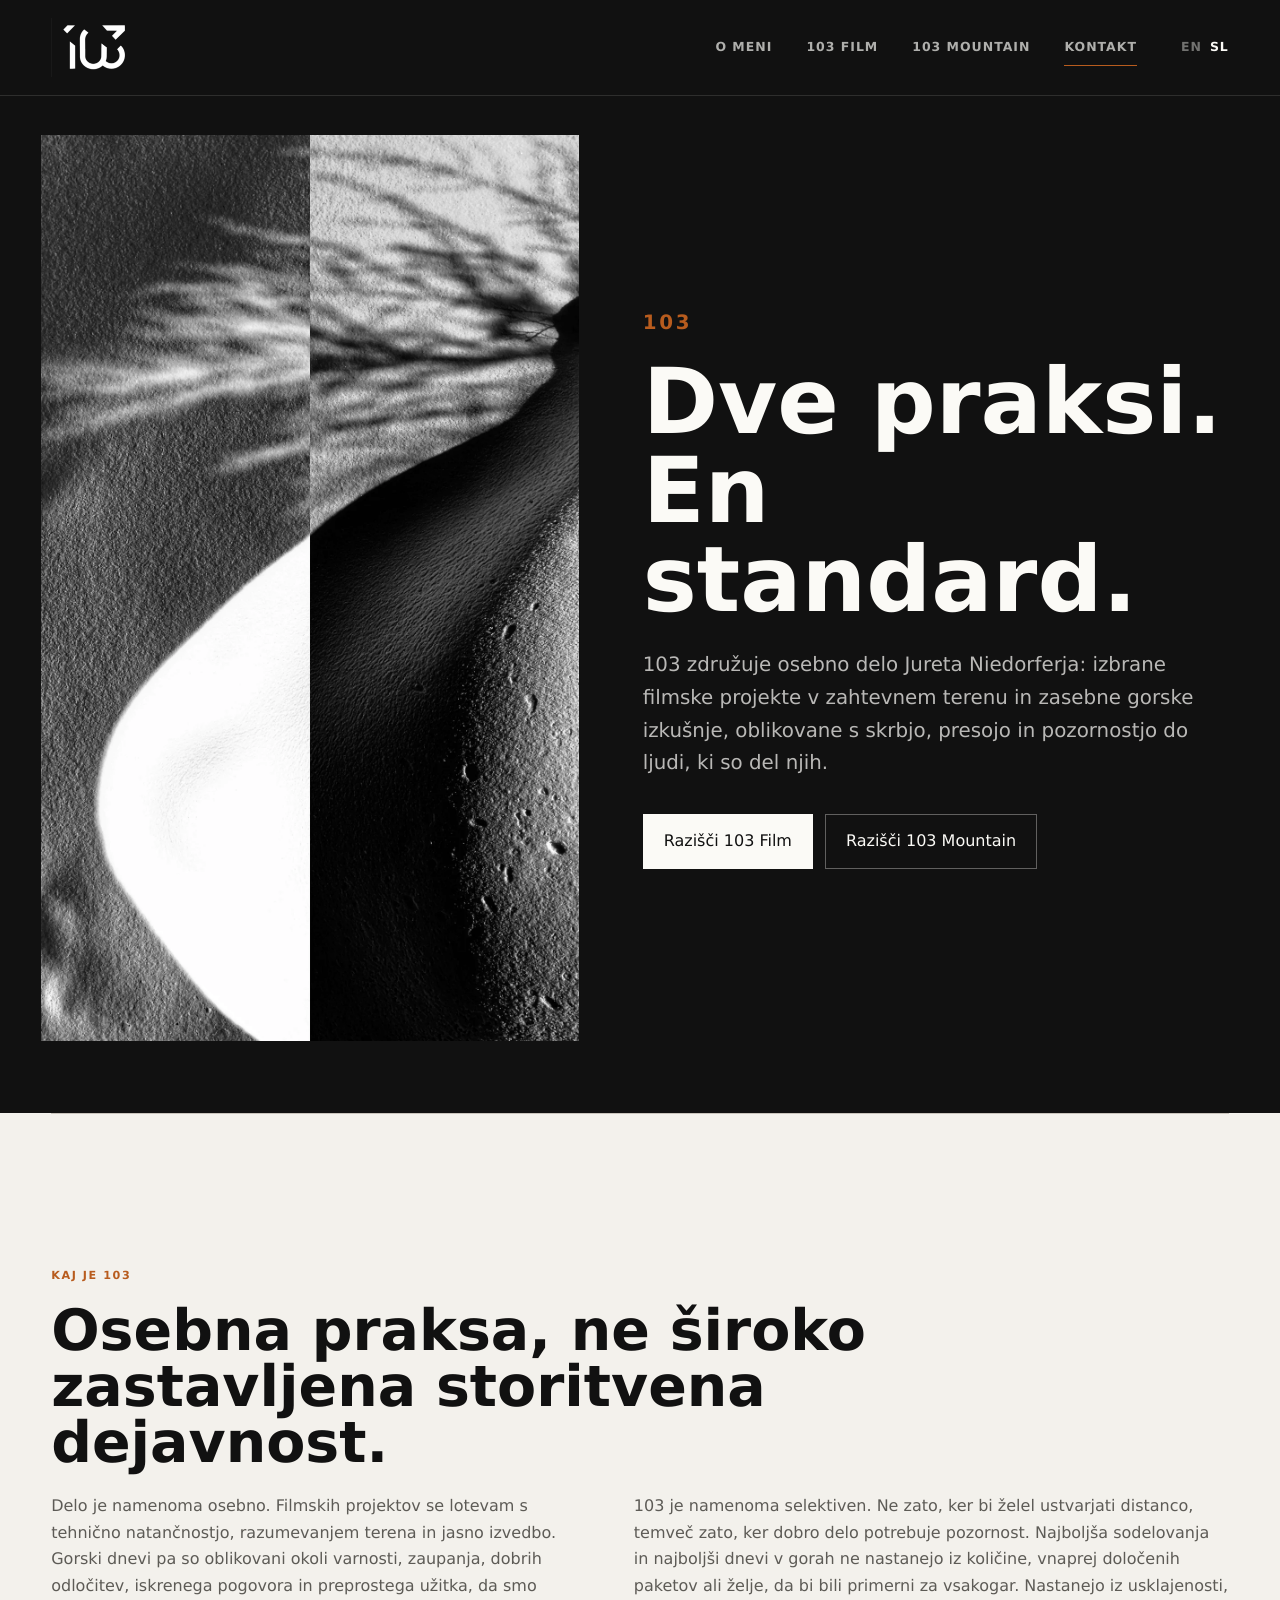
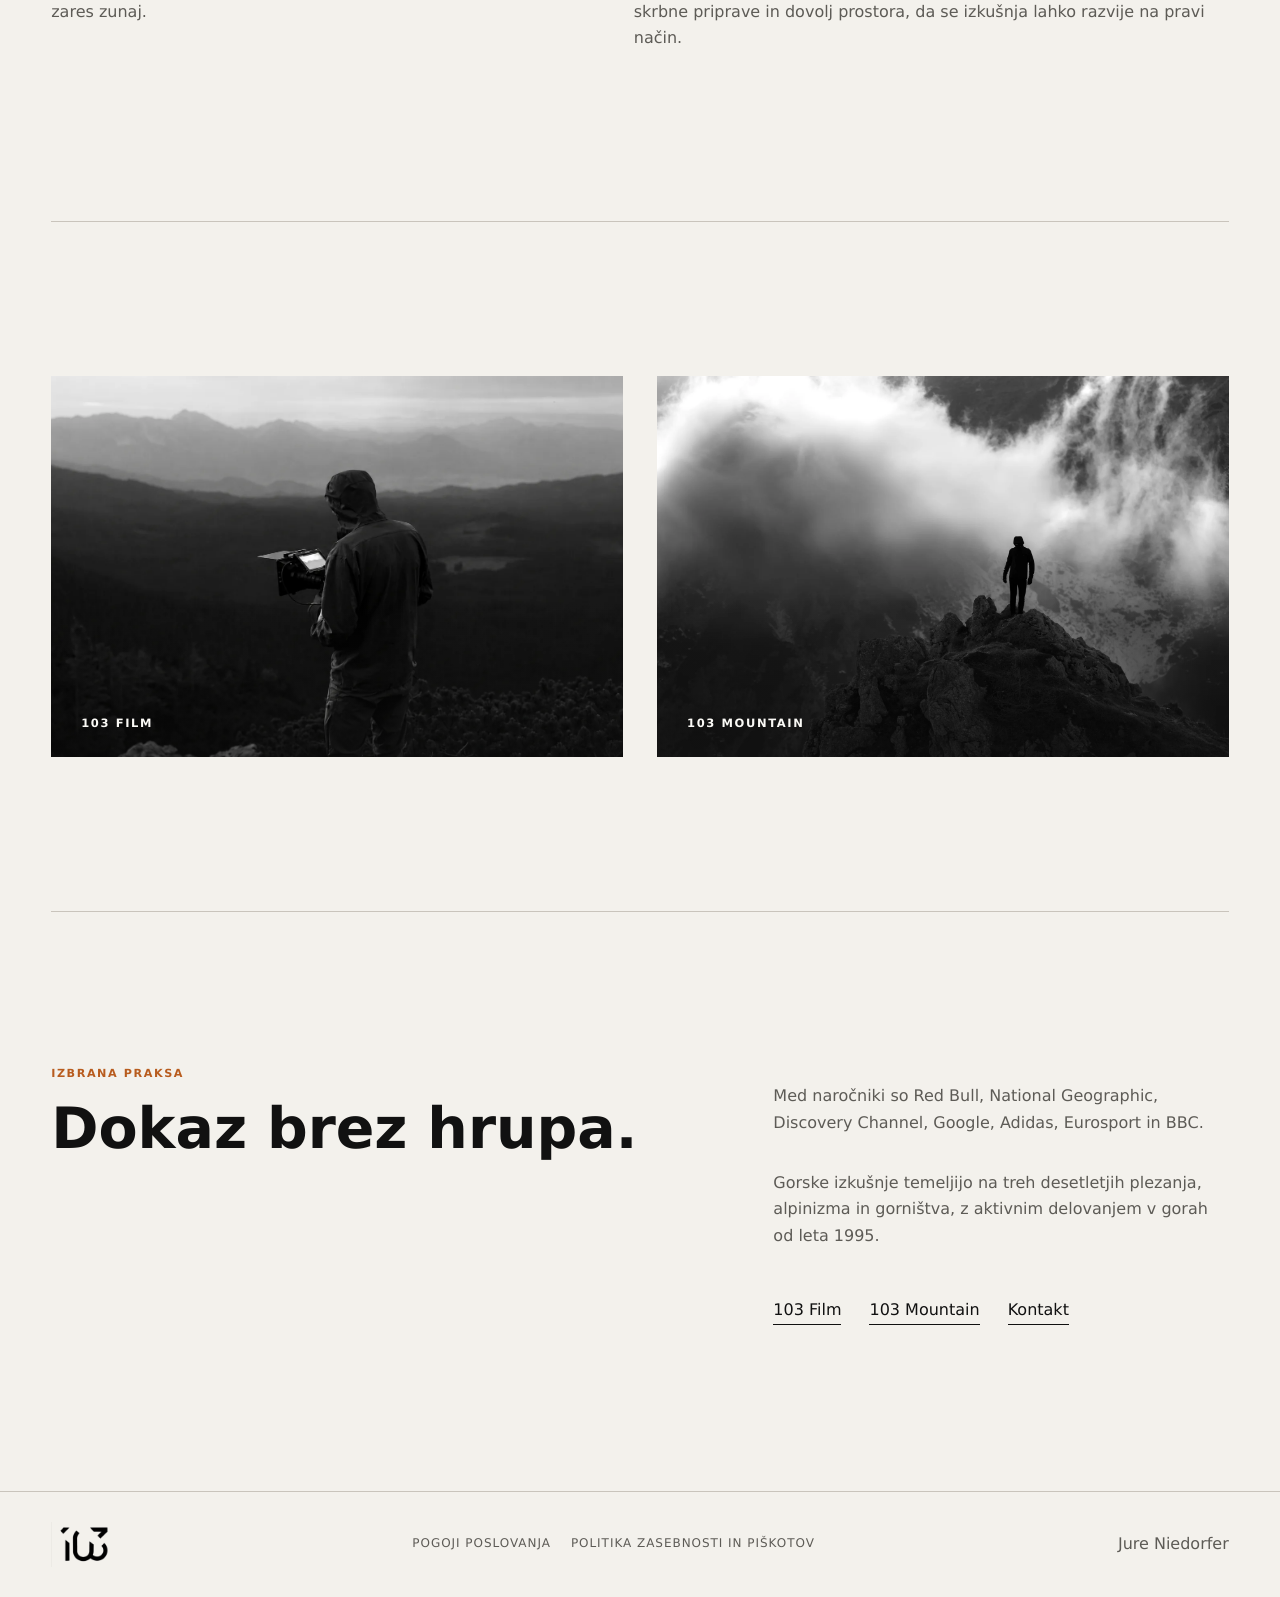
==== commit 5b359d67: "Resize site images and add WebP fallbacks" ====
--- a/sl/index.html
+++ b/sl/index.html
@@ -5,7 +5,7 @@
     <meta name="viewport" content="width=device-width, initial-scale=1">
     <meta name="description" content="103 je osebna praksa Jureta Niedorferja: izbrano filmsko delo v zahtevnem terenu in prilagojena gorska doživetja za zasebne goste.">
     <title>103 | Film in gore</title>
-    <link rel="preload" href="../assets/front-mountain-split.jpg" as="image">
+    <link rel="preload" href="../assets/front-mountain-split.webp" as="image" type="image/webp">
     <link rel="stylesheet" href="../styles.css">
   </head>
   <body>
@@ -31,7 +31,10 @@
     <main>
       <section class="hero home-hero">
         <div class="hero-image hero-image-abstract reveal">
-          <img src="../assets/front-mountain-split.jpg" alt="Abstraktna črno-bela tekstura snega v gorskem okolju.">
+          <picture>
+            <source srcset="../assets/front-mountain-split.webp" type="image/webp">
+            <img src="../assets/front-mountain-split.jpg" alt="Abstraktna črno-bela tekstura snega v gorskem okolju.">
+          </picture>
         </div>
         <div class="hero-copy reveal">
           <p class="eyebrow">103</p>
@@ -57,11 +60,17 @@
 
       <section class="section home-visuals reveal" aria-label="103 Film in 103 Mountain">
         <a class="home-visual" href="film.html" aria-label="Razišči 103 Film">
-          <img src="../assets/photo-home-film-103.png" alt="Filmsko delo s kamero v gorski krajini.">
+          <picture>
+            <source srcset="../assets/photo-home-film-103.webp" type="image/webp">
+            <img src="../assets/photo-home-film-103.jpg" alt="Filmsko delo s kamero v gorski krajini." loading="lazy" decoding="async">
+          </picture>
           <span>103 Film</span>
         </a>
         <a class="home-visual" href="mountain.html" aria-label="Razišči 103 Mountain">
-          <img src="../assets/photo-mountain-first-103.jpg" alt="Samotna oseba v temni gorski krajini z oblaki.">
+          <picture>
+            <source srcset="../assets/photo-mountain-first-103.webp" type="image/webp">
+            <img src="../assets/photo-mountain-first-103.jpg" alt="Samotna oseba v temni gorski krajini z oblaki." loading="lazy" decoding="async">
+          </picture>
           <span>103 Mountain</span>
         </a>
       </section>
--- a/styles.css
+++ b/styles.css
@@ -5,7 +5,7 @@
   --paper: #f3f1ec;
   --surface: #fbfaf6;
   --line: #c9c4bc;
-  --accent: #111111;
+  --accent: #b85c1e;
   --olive: #2b2b2b;
   --charcoal: #2b2b2b;
   --shadow: 0 26px 70px rgba(17, 17, 17, 0.13);
@@ -98,6 +98,32 @@
   filter: invert(1);
 }
 
+.brand picture,
+.hero-image picture,
+.home-visual picture,
+.film-proof-media picture,
+.editorial-grid picture,
+.contact-image picture,
+.about-photo picture {
+  display: block;
+}
+
+.brand picture,
+.hero-image picture,
+.home-visual picture,
+.film-proof-media picture,
+.editorial-grid picture,
+.contact-image picture,
+.about-photo picture {
+  width: 100%;
+}
+
+.hero-image picture,
+.home-visual picture,
+.about-photo picture {
+  height: 100%;
+}
+
 .site-nav {
   display: flex;
   align-items: center;
@@ -120,7 +146,7 @@
 }
 
 .nav-cta {
-  border-bottom: 1px solid rgba(251, 250, 246, 0.44);
+  border-bottom: 1px solid var(--accent);
 }
 
 .lang-switch {
@@ -220,7 +246,7 @@
 .hero-image-abstract {
   width: min(42vw, 560px);
   min-height: clamp(560px, 76vh, 820px);
-  justify-self: start;
+  justify-self: end;
 }
 
 .hero-image-abstract img {
@@ -231,11 +257,15 @@
 
 .eyebrow {
   margin: 0 0 18px;
-  color: var(--muted);
+  color: var(--accent);
   font-size: 0.7rem;
   font-weight: 700;
   text-transform: uppercase;
   letter-spacing: 0.14em;
+}
+
+.text-accent {
+  color: var(--accent);
 }
 
 h1,
@@ -279,6 +309,11 @@
 
 .hero p {
   color: rgba(251, 250, 246, 0.72);
+}
+
+.hero .eyebrow,
+.section .eyebrow {
+  color: var(--accent);
 }
 
 .button-row {
@@ -469,7 +504,7 @@
 }
 
 .standard .eyebrow {
-  color: rgba(251, 250, 246, 0.58);
+  color: var(--accent);
 }
 
 .principle-list {
@@ -624,11 +659,28 @@
 }
 
 .page-hero .eyebrow {
-  color: rgba(251, 250, 246, 0.58);
+  color: var(--accent);
 }
 
 .page-hero p {
   color: rgba(251, 250, 246, 0.72);
+}
+
+.contact-page .page-hero {
+  padding-bottom: clamp(41px, 6vw, 77px);
+}
+
+.contact-page .contact-layout {
+  padding-top: clamp(41px, 6vw, 77px);
+  padding-bottom: clamp(41px, 6vw, 77px);
+}
+
+.contact-page .contact-image {
+  padding-block: clamp(41px, 6vw, 77px);
+}
+
+.contact-page .contact-image + .section {
+  padding-top: clamp(41px, 6vw, 77px);
 }
 
 .editorial-grid {
@@ -910,6 +962,28 @@
 
 .film-page .section {
   padding-block: clamp(64px, 9vw, 112px);
+}
+
+.film-page .sub-hero {
+  min-height: auto;
+  padding-top: clamp(64px, 9vw, 112px);
+  padding-bottom: clamp(64px, 9vw, 112px);
+}
+
+.film-page .sub-hero .hero-image {
+  width: min(100%, 700px);
+  justify-self: start;
+}
+
+.mountain-page .sub-hero .hero-image {
+  width: min(100%, 700px);
+  justify-self: start;
+}
+
+.mountain-page .sub-hero {
+  min-height: auto;
+  padding-top: calc(clamp(64px, 9vw, 112px) + 88px);
+  padding-bottom: clamp(64px, 9vw, 112px);
 }
 
 body:not(.film-page) .editorial-grid,
@@ -1018,6 +1092,15 @@
     justify-self: start;
   }
 
+  .home-hero .hero-copy {
+    order: 1;
+  }
+
+  .home-hero .hero-image {
+    order: 2;
+    justify-self: center;
+  }
+
   .hero-image,
   .editorial-grid img {
     min-height: 0;
@@ -1103,7 +1186,7 @@
   }
 
   .nav-cta {
-    border-bottom-color: var(--ink);
+    border-bottom-color: var(--accent);
   }
 
   .lang-switch {
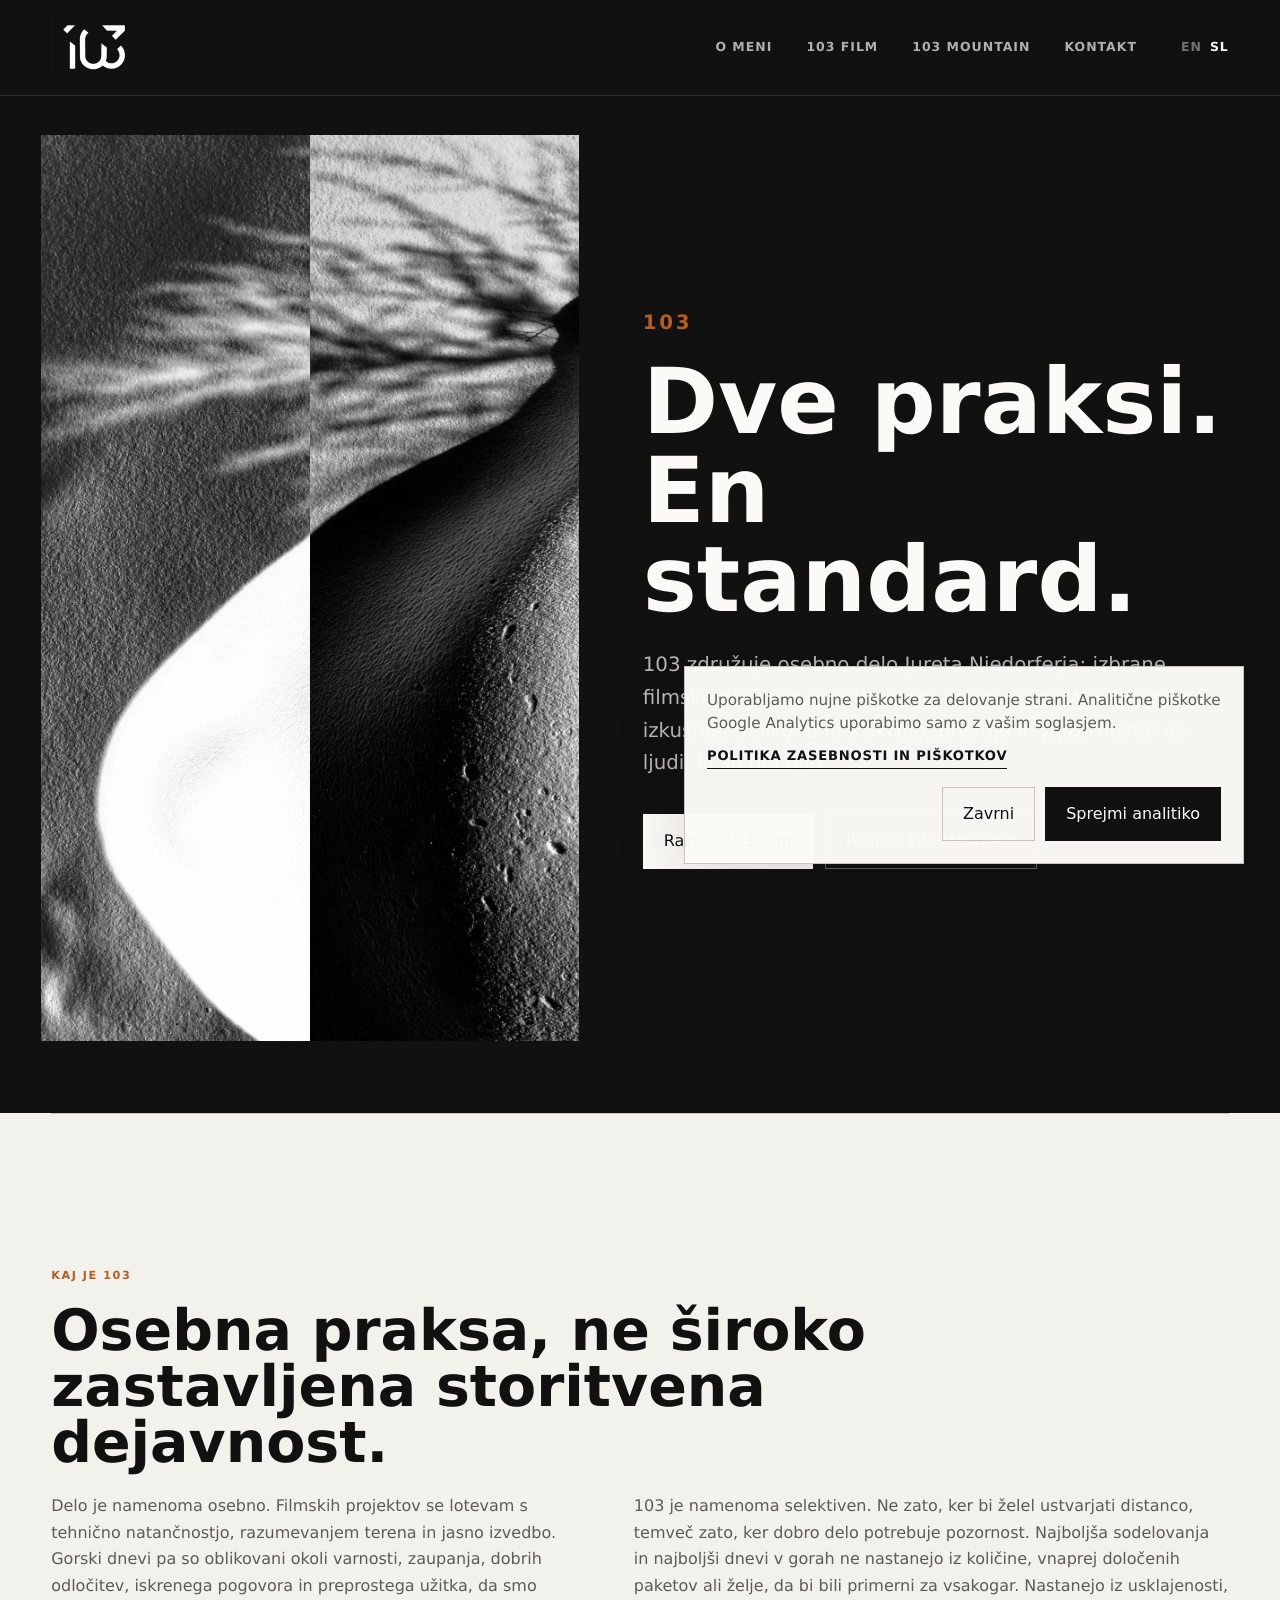
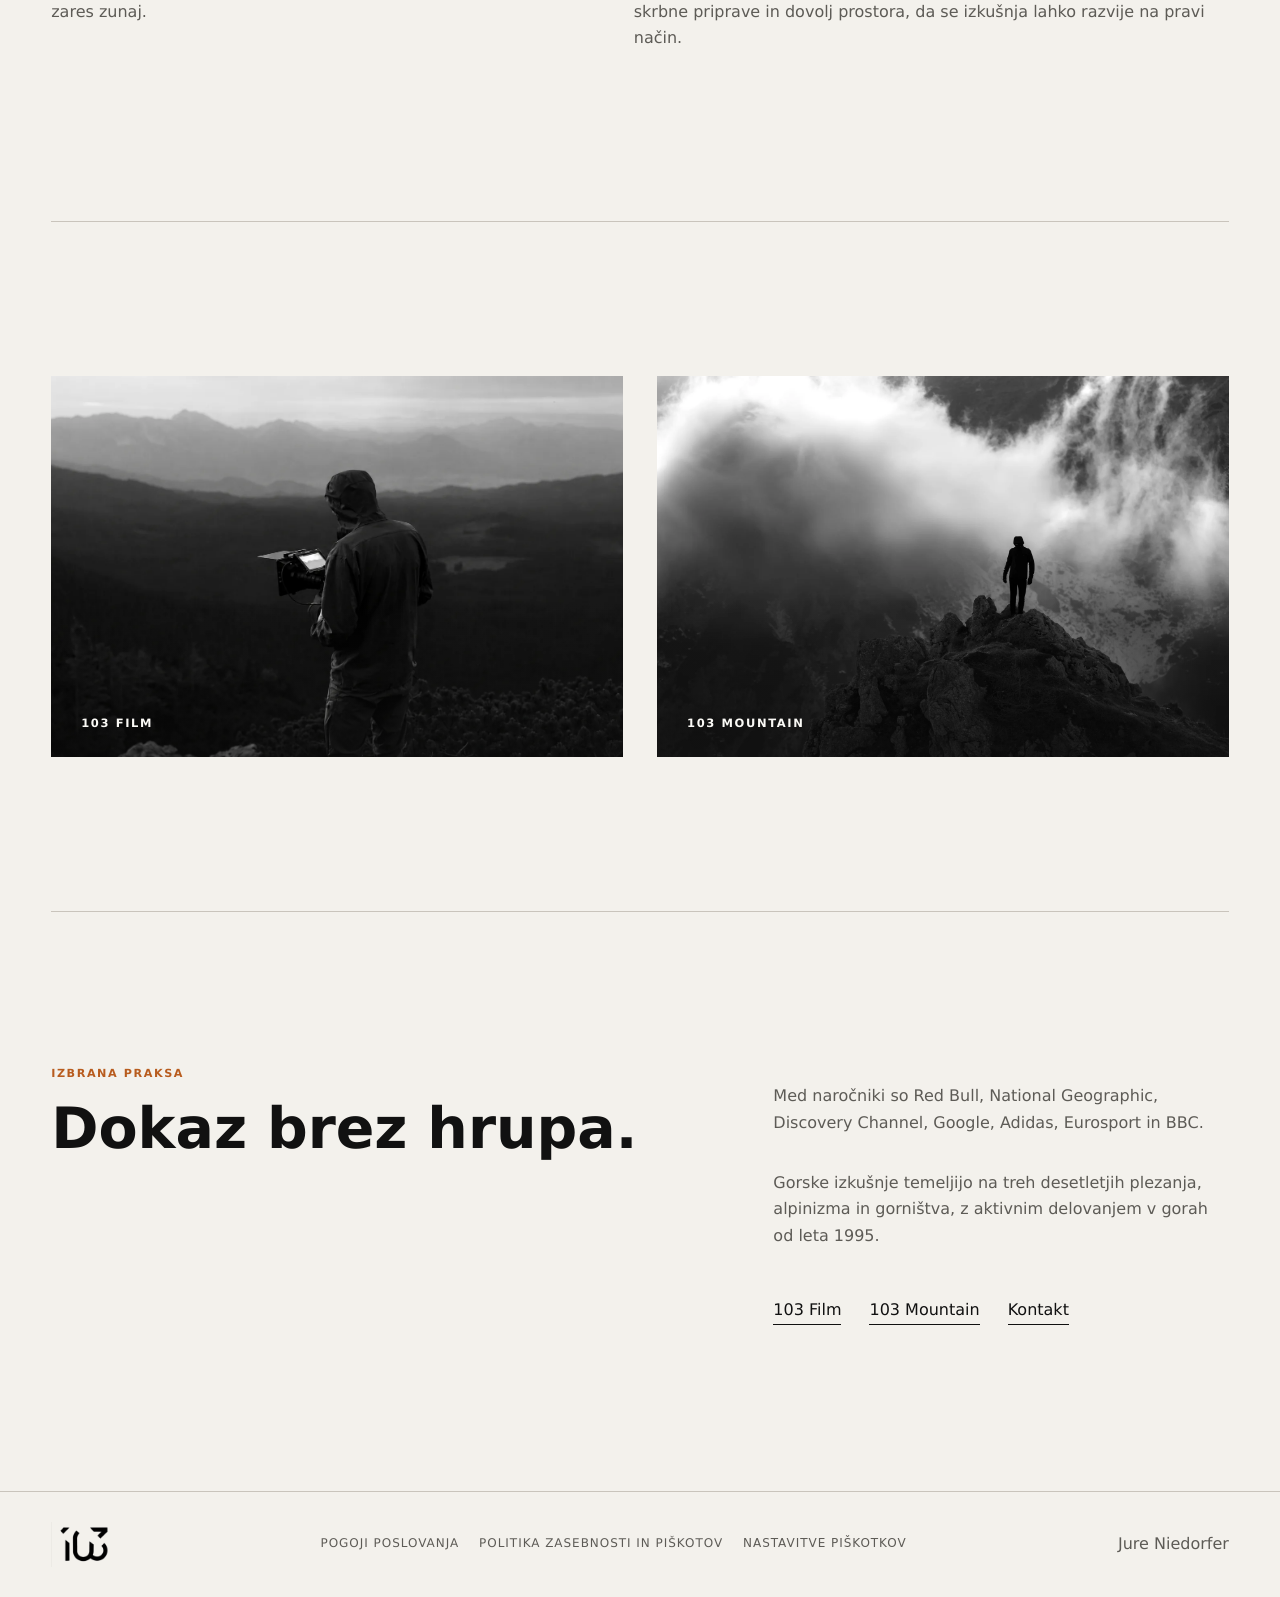
==== commit 1067c2b3: "Add SEO metadata to main site pages" ====
--- a/sl/index.html
+++ b/sl/index.html
@@ -5,6 +5,18 @@
     <meta name="viewport" content="width=device-width, initial-scale=1">
     <meta name="description" content="103 je osebna praksa Jureta Niedorferja: izbrano filmsko delo v zahtevnem terenu in prilagojena gorska doživetja za zasebne goste.">
     <title>103 | Film in gore</title>
+    <link rel="canonical" href="https://103.si/sl/">
+    <link rel="alternate" hreflang="en" href="https://103.si/">
+    <link rel="alternate" hreflang="sl" href="https://103.si/sl/">
+    <link rel="alternate" hreflang="x-default" href="https://103.si/">
+    <meta property="og:type" content="website">
+    <meta property="og:locale" content="sl_SI">
+    <meta property="og:locale:alternate" content="en_US">
+    <meta property="og:title" content="103 | Film in gore">
+    <meta property="og:description" content="103 je osebna praksa Jureta Niedorferja: izbrano filmsko delo v zahtevnem terenu in prilagojena gorska doživetja za zasebne goste.">
+    <meta property="og:url" content="https://103.si/sl/">
+    <meta property="og:image" content="https://103.si/assets/front-mountain-split.jpg">
+    <meta name="twitter:card" content="summary_large_image">
     <link rel="preload" href="../assets/front-mountain-split.webp" as="image" type="image/webp">
     <link rel="stylesheet" href="../styles.css">
   </head>
--- a/styles.css
+++ b/styles.css
@@ -146,7 +146,7 @@
 }
 
 .nav-cta {
-  border-bottom: 1px solid var(--accent);
+  border-bottom: 0;
 }
 
 .lang-switch {
@@ -834,6 +834,40 @@
   box-shadow: none;
 }
 
+.contact-panel-logo {
+  width: 96px;
+  margin-bottom: 22px;
+}
+
+.contact-form-honeypot {
+  position: absolute;
+  left: -100vw;
+  width: 1px;
+  height: 1px;
+  overflow: hidden;
+}
+
+.contact-form-status {
+  display: none;
+  padding: 12px 14px;
+  border: 1px solid var(--line);
+  font-size: 0.92rem;
+}
+
+.contact-form-status.is-visible {
+  display: block;
+}
+
+.contact-form-status.is-success {
+  background: #edf4ed;
+  border-color: #b6cdb6;
+}
+
+.contact-form-status.is-error {
+  background: #f7eeee;
+  border-color: #d4b4b4;
+}
+
 .contact-form label {
   display: grid;
   gap: 8px;
@@ -868,6 +902,13 @@
   width: fit-content;
 }
 
+.form-note {
+  margin: 0;
+  color: var(--muted);
+  font-size: 0.86rem;
+  line-height: 1.6;
+}
+
 .contact-image img {
   width: 100%;
 }
@@ -908,8 +949,74 @@
   text-decoration: none;
 }
 
-.footer-legal a:hover {
+.footer-cookie-settings {
+  padding: 0;
+  color: inherit;
+  text-transform: inherit;
+  letter-spacing: inherit;
+  background: transparent;
+  border: 0;
+  cursor: pointer;
+}
+
+.footer-legal a:hover,
+.footer-cookie-settings:hover,
+.footer-cookie-settings:focus-visible {
   color: var(--ink);
+}
+
+.cookie-notice {
+  position: fixed;
+  inset: auto clamp(14px, 3vw, 36px) clamp(14px, 3vw, 36px) auto;
+  z-index: 60;
+  display: grid;
+  width: min(100% - 28px, 560px);
+  gap: 18px;
+  padding: 22px;
+  color: var(--ink);
+  background: rgba(251, 250, 246, 0.98);
+  border: 1px solid var(--line);
+  box-shadow: var(--shadow);
+  opacity: 0;
+  pointer-events: none;
+  transform: translateY(12px);
+  transition: opacity 180ms ease, transform 180ms ease;
+}
+
+.cookie-notice.is-visible {
+  opacity: 1;
+  pointer-events: auto;
+  transform: translateY(0);
+}
+
+.cookie-notice p {
+  margin: 0;
+  color: var(--muted);
+  font-size: 0.95rem;
+  line-height: 1.55;
+}
+
+.cookie-notice a {
+  display: inline-flex;
+  width: fit-content;
+  margin-top: 10px;
+  color: var(--ink);
+  font-size: 0.82rem;
+  font-weight: 600;
+  letter-spacing: 0.06em;
+  text-transform: uppercase;
+  border-bottom: 1px solid var(--ink);
+}
+
+.cookie-notice-actions {
+  display: flex;
+  flex-wrap: wrap;
+  gap: 10px;
+  justify-content: flex-end;
+}
+
+.cookie-notice .button {
+  min-height: 44px;
 }
 
 .legal-doc {
@@ -966,7 +1073,7 @@
 
 .film-page .sub-hero {
   min-height: auto;
-  padding-top: clamp(64px, 9vw, 112px);
+  padding-top: calc(clamp(64px, 9vw, 112px) + 88px);
   padding-bottom: clamp(64px, 9vw, 112px);
 }
 
@@ -1232,6 +1339,10 @@
     font-size: clamp(2.7rem, 16vw, 4.2rem);
   }
 
+  html[lang="en"] .contact-page .page-hero h1 {
+    font-size: clamp(2.7rem, 12.2vw, 3.2rem);
+  }
+
   .reference-list article {
     grid-template-columns: 1fr;
     gap: 8px;
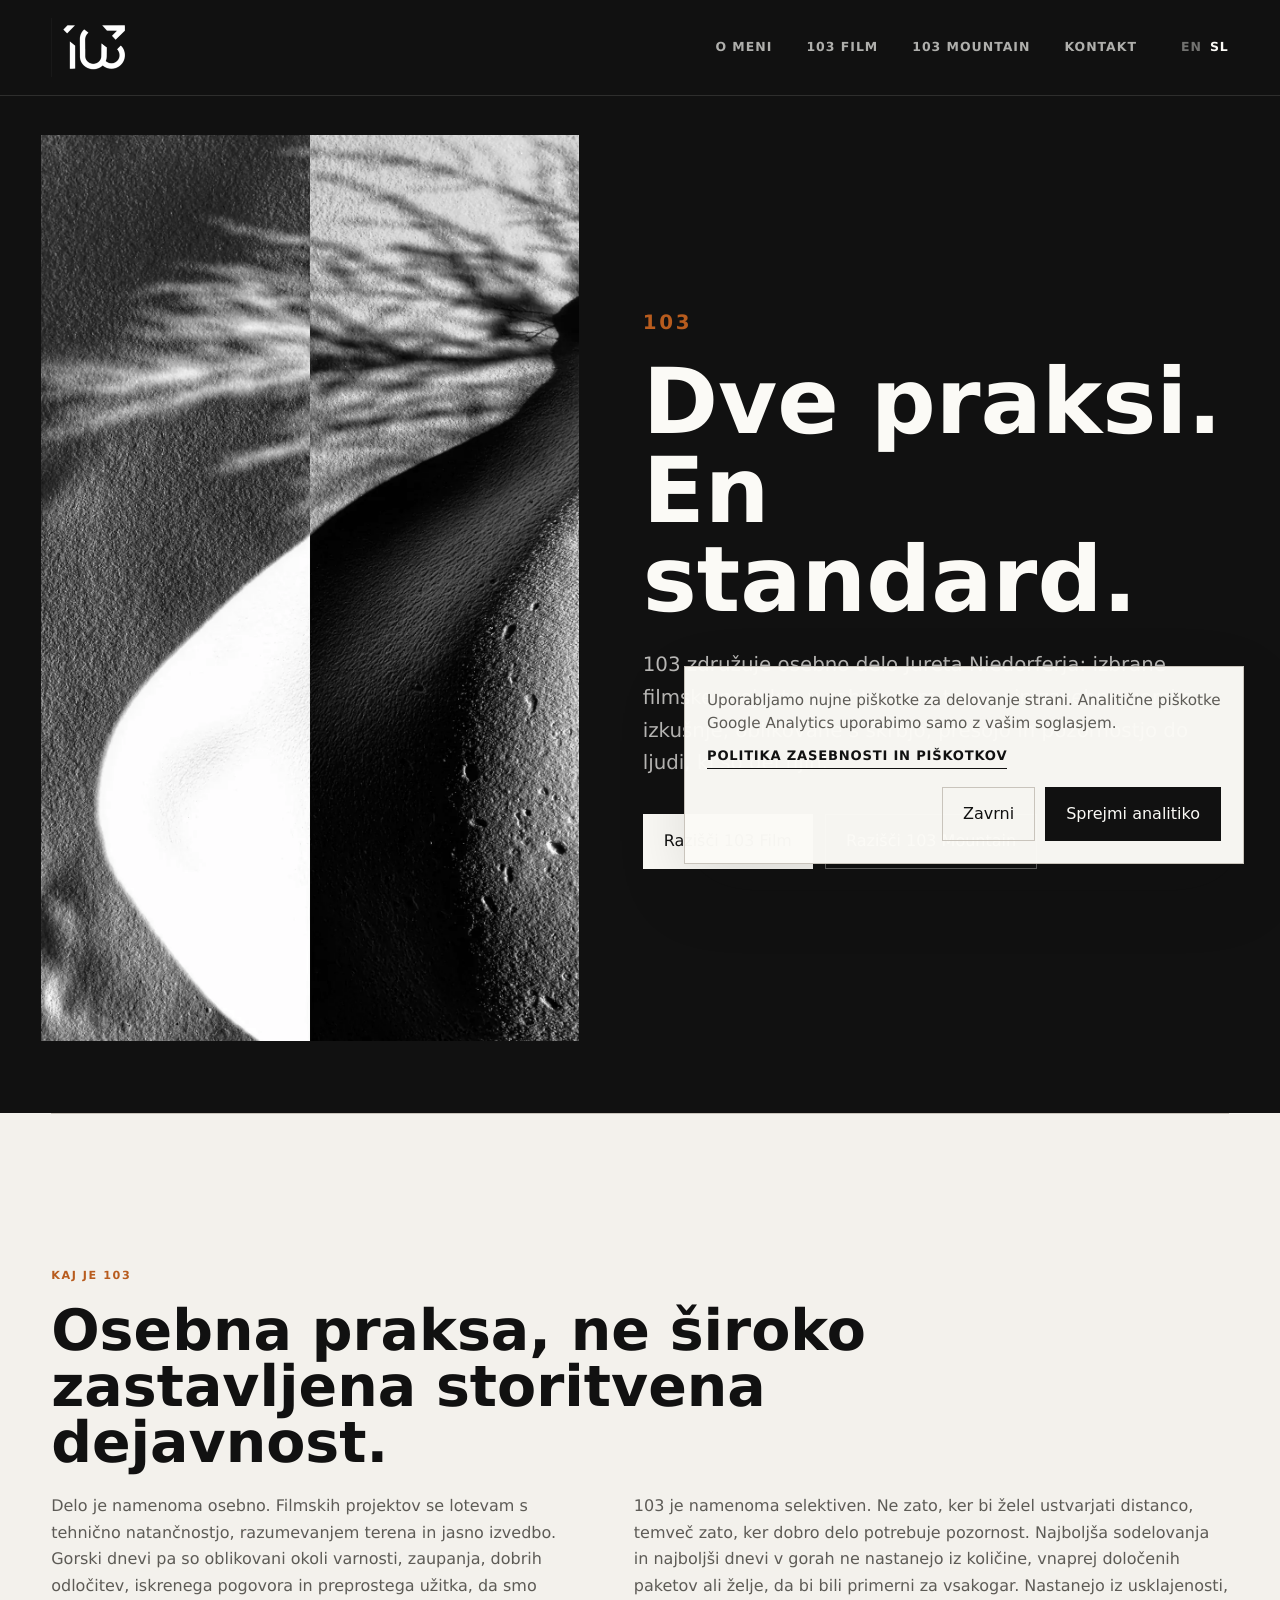
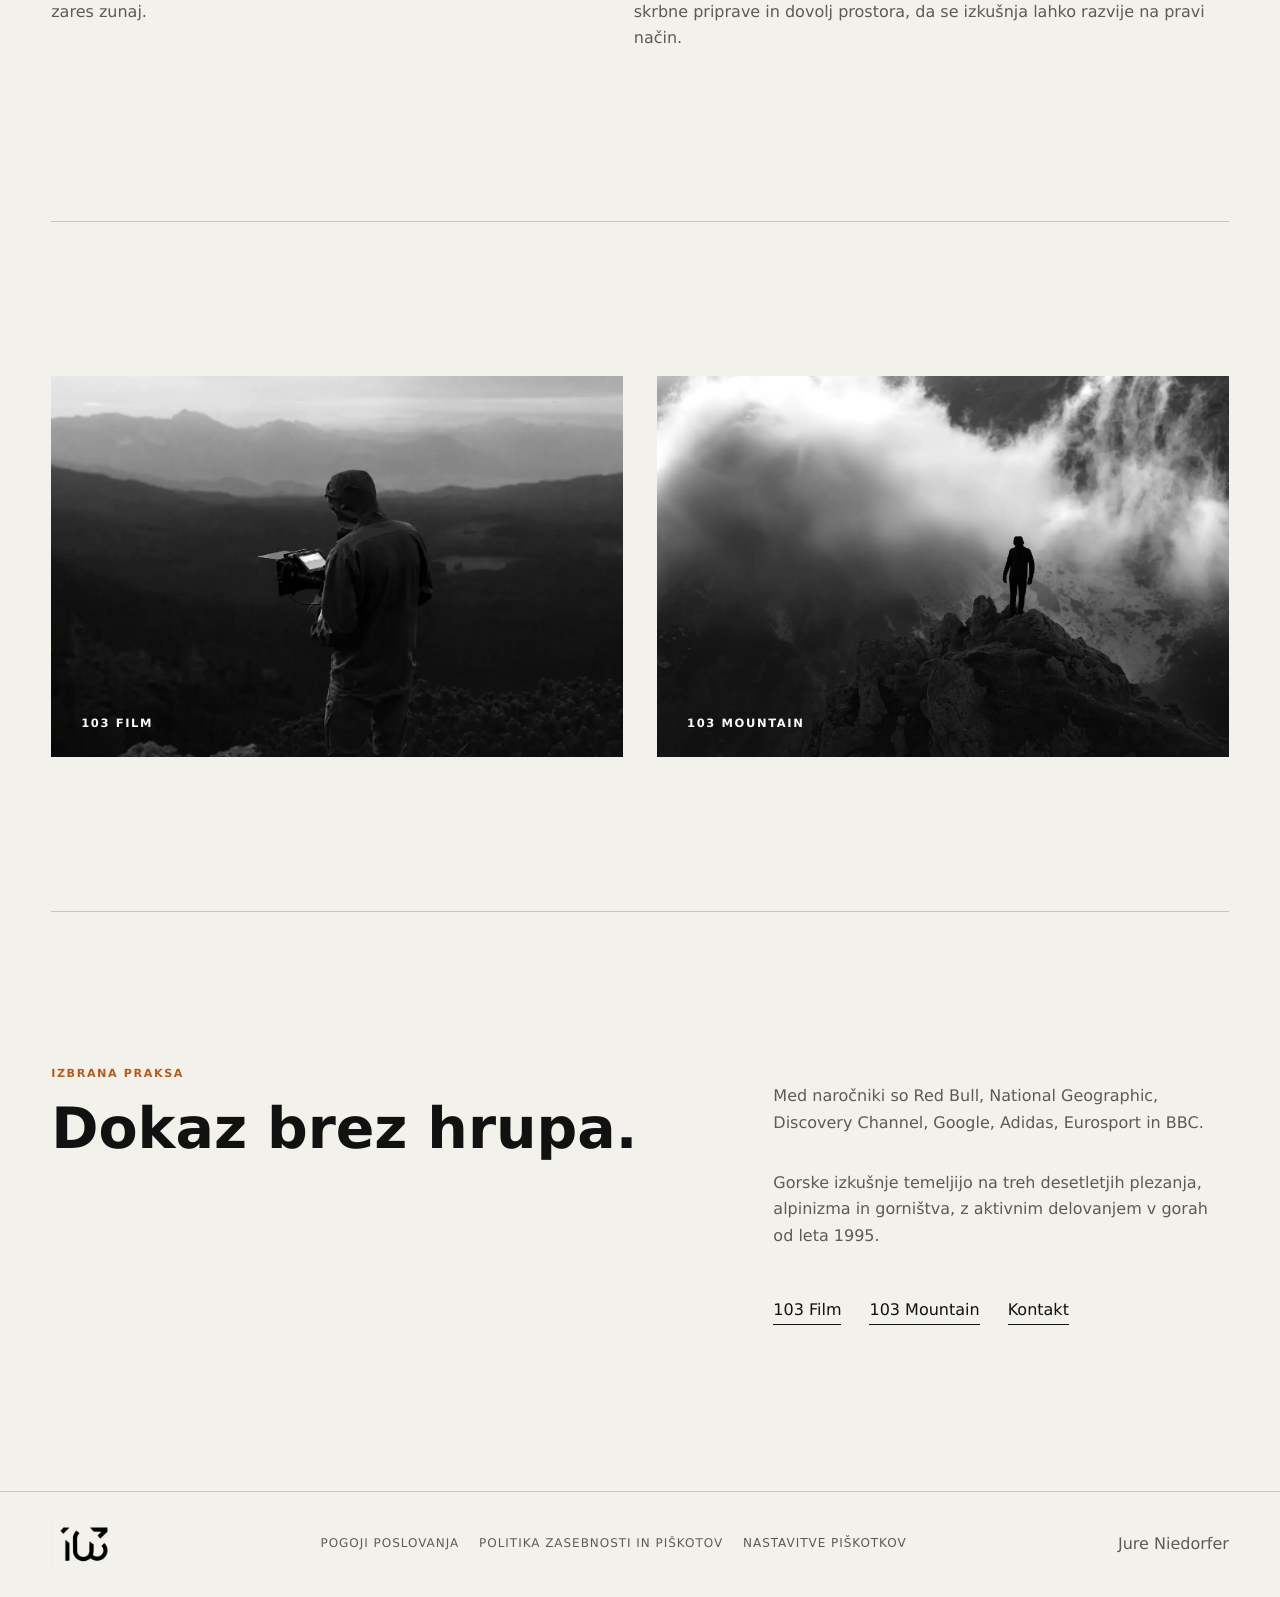
==== commit 9ab986e0: "Optimize image assets" ====
--- a/sl/index.html
+++ b/sl/index.html
@@ -23,7 +23,7 @@
   <body>
     <header class="site-header" data-header>
       <a class="brand" href="index.html" aria-label="103 domov">
-        <img src="../assets/logo-103.png" alt="">
+        <img src="../assets/logo-103.png" width="304" height="235" alt="">
         <span class="sr-only">103</span>
       </a>
       <button class="nav-toggle" type="button" aria-expanded="false" aria-controls="site-nav" data-nav-toggle>
@@ -45,7 +45,7 @@
         <div class="hero-image hero-image-abstract reveal">
           <picture>
             <source srcset="../assets/front-mountain-split.webp" type="image/webp">
-            <img src="../assets/front-mountain-split.jpg" alt="Abstraktna črno-bela tekstura snega v gorskem okolju.">
+            <img src="../assets/front-mountain-split.jpg" width="1200" height="2022" alt="Abstraktna črno-bela tekstura snega v gorskem okolju.">
           </picture>
         </div>
         <div class="hero-copy reveal">
@@ -74,14 +74,14 @@
         <a class="home-visual" href="film.html" aria-label="Razišči 103 Film">
           <picture>
             <source srcset="../assets/photo-home-film-103.webp" type="image/webp">
-            <img src="../assets/photo-home-film-103.jpg" alt="Filmsko delo s kamero v gorski krajini." loading="lazy" decoding="async">
+            <img src="../assets/photo-home-film-103.jpg" width="1672" height="941" alt="Filmsko delo s kamero v gorski krajini." loading="lazy" decoding="async">
           </picture>
           <span>103 Film</span>
         </a>
         <a class="home-visual" href="mountain.html" aria-label="Razišči 103 Mountain">
           <picture>
             <source srcset="../assets/photo-mountain-first-103.webp" type="image/webp">
-            <img src="../assets/photo-mountain-first-103.jpg" alt="Samotna oseba v temni gorski krajini z oblaki." loading="lazy" decoding="async">
+            <img src="../assets/photo-mountain-first-103.jpg" width="1800" height="1201" alt="Samotna oseba v temni gorski krajini z oblaki." loading="lazy" decoding="async">
           </picture>
           <span>103 Mountain</span>
         </a>
@@ -105,7 +105,7 @@
     </main>
 
     <footer class="site-footer">
-      <span><img class="footer-logo" src="../assets/logo-103.png" alt="103"></span>
+      <span><img class="footer-logo" src="../assets/logo-103.png" width="304" height="235" alt="103"></span>
       <nav class="footer-legal" aria-label="Pravne povezave"><a href="pogoji-poslovanja.html" target="_blank" rel="noopener noreferrer">POGOJI POSLOVANJA</a><a href="politika-zasebnosti-piskotov.html" target="_blank" rel="noopener noreferrer">POLITIKA ZASEBNOSTI IN PIŠKOTOV</a></nav>
       <span>Jure Niedorfer</span>
     </footer>
